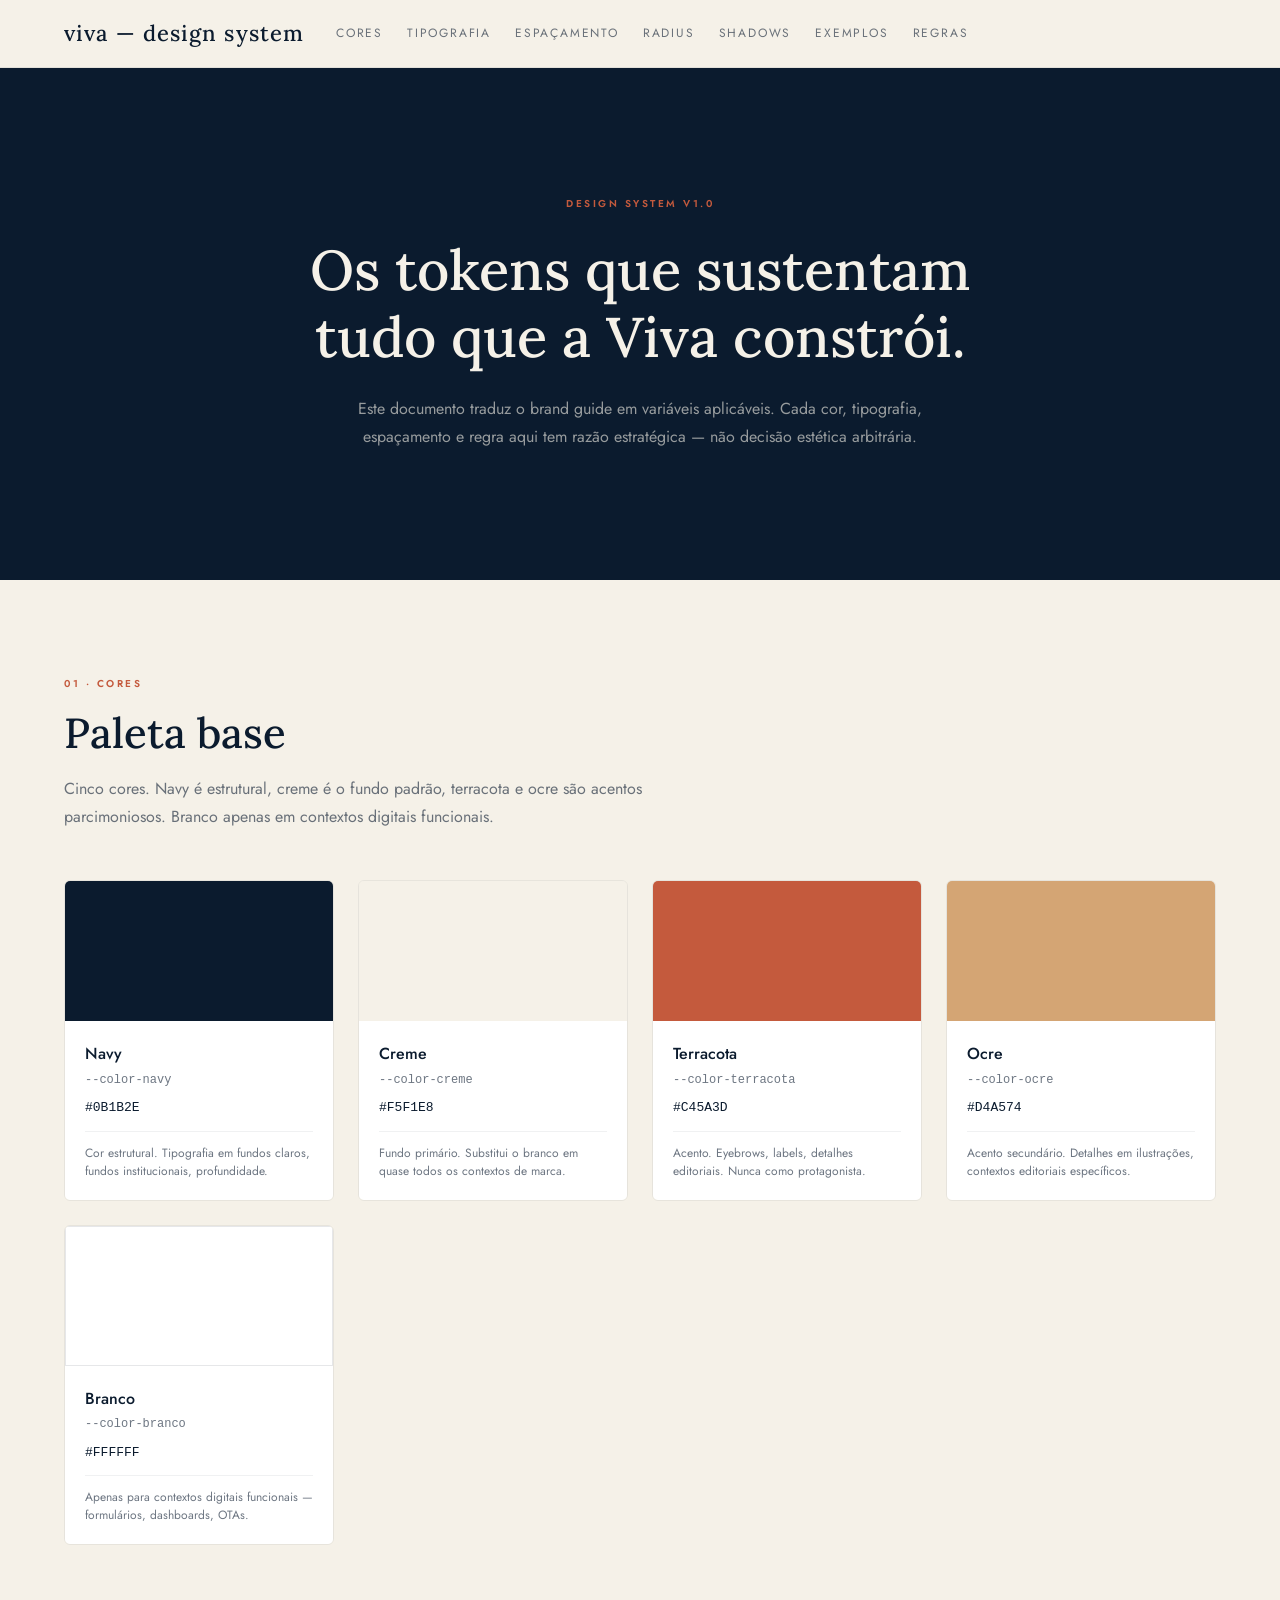
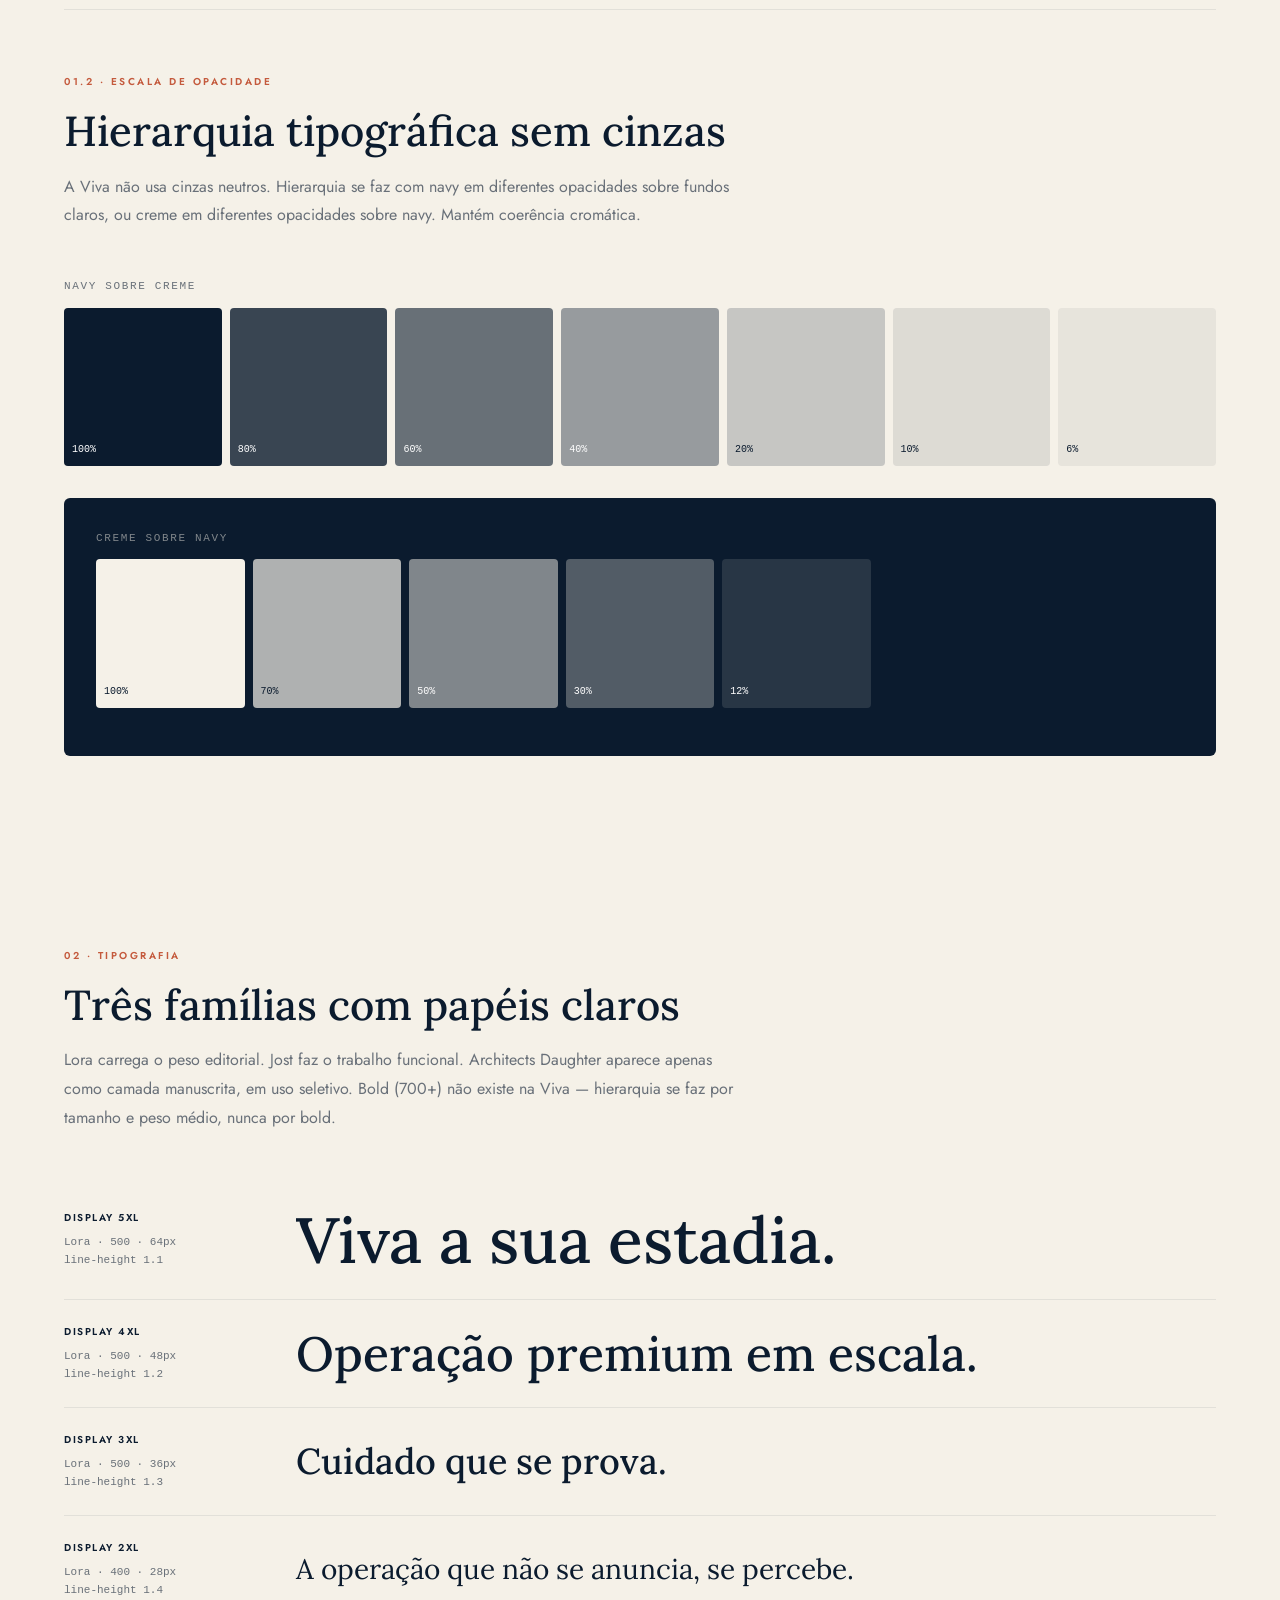
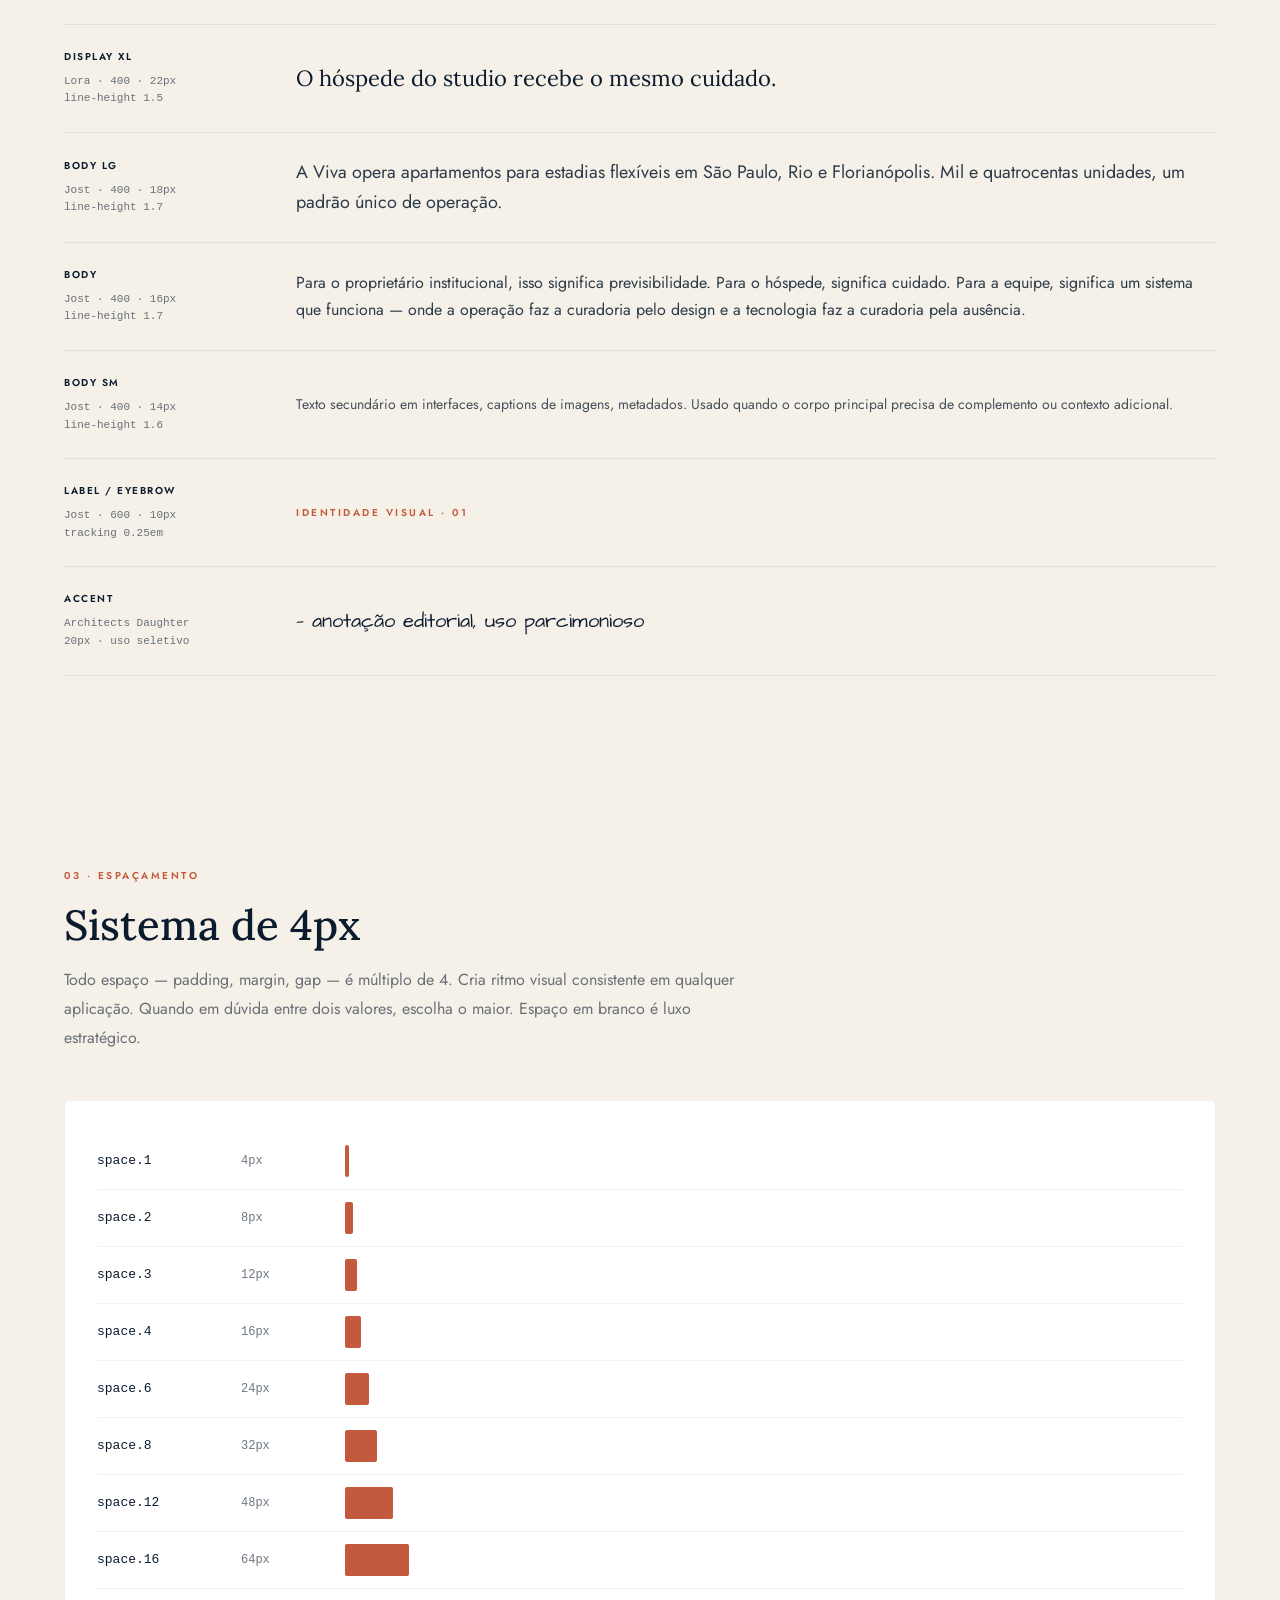
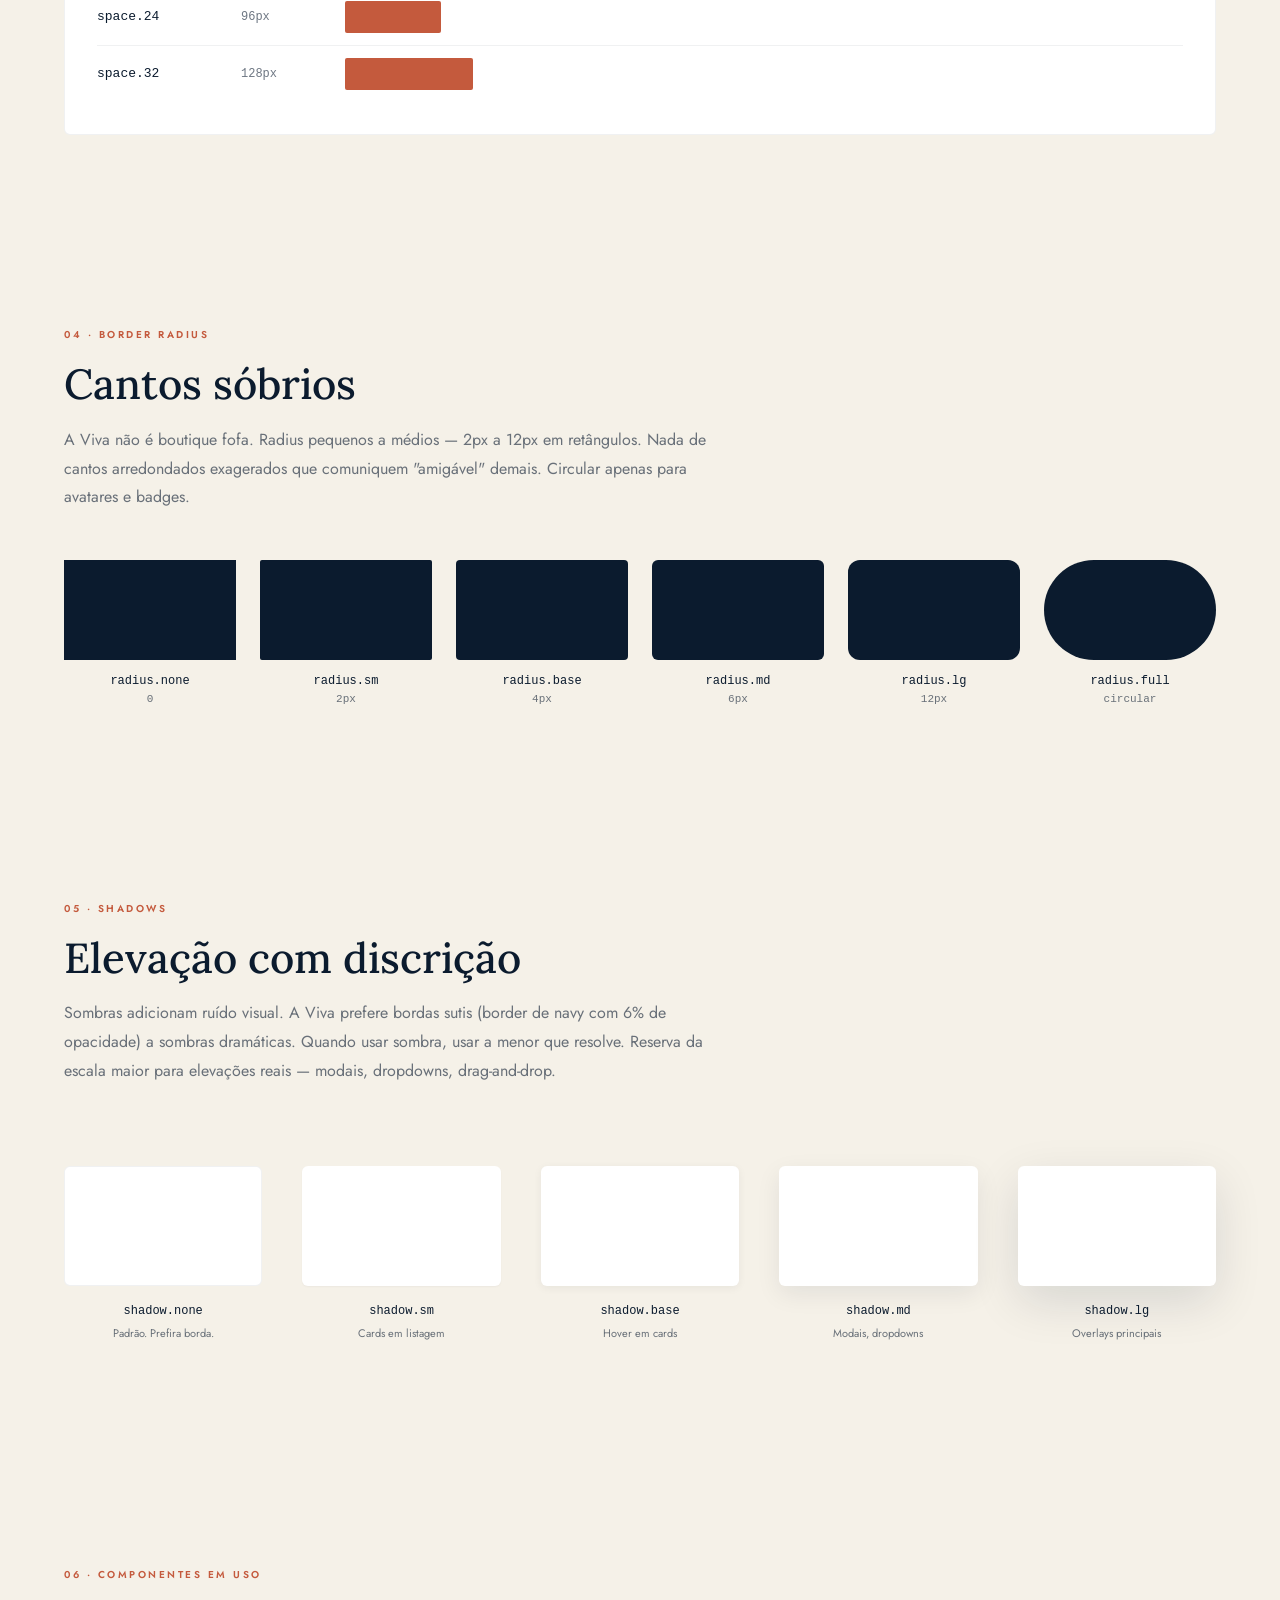
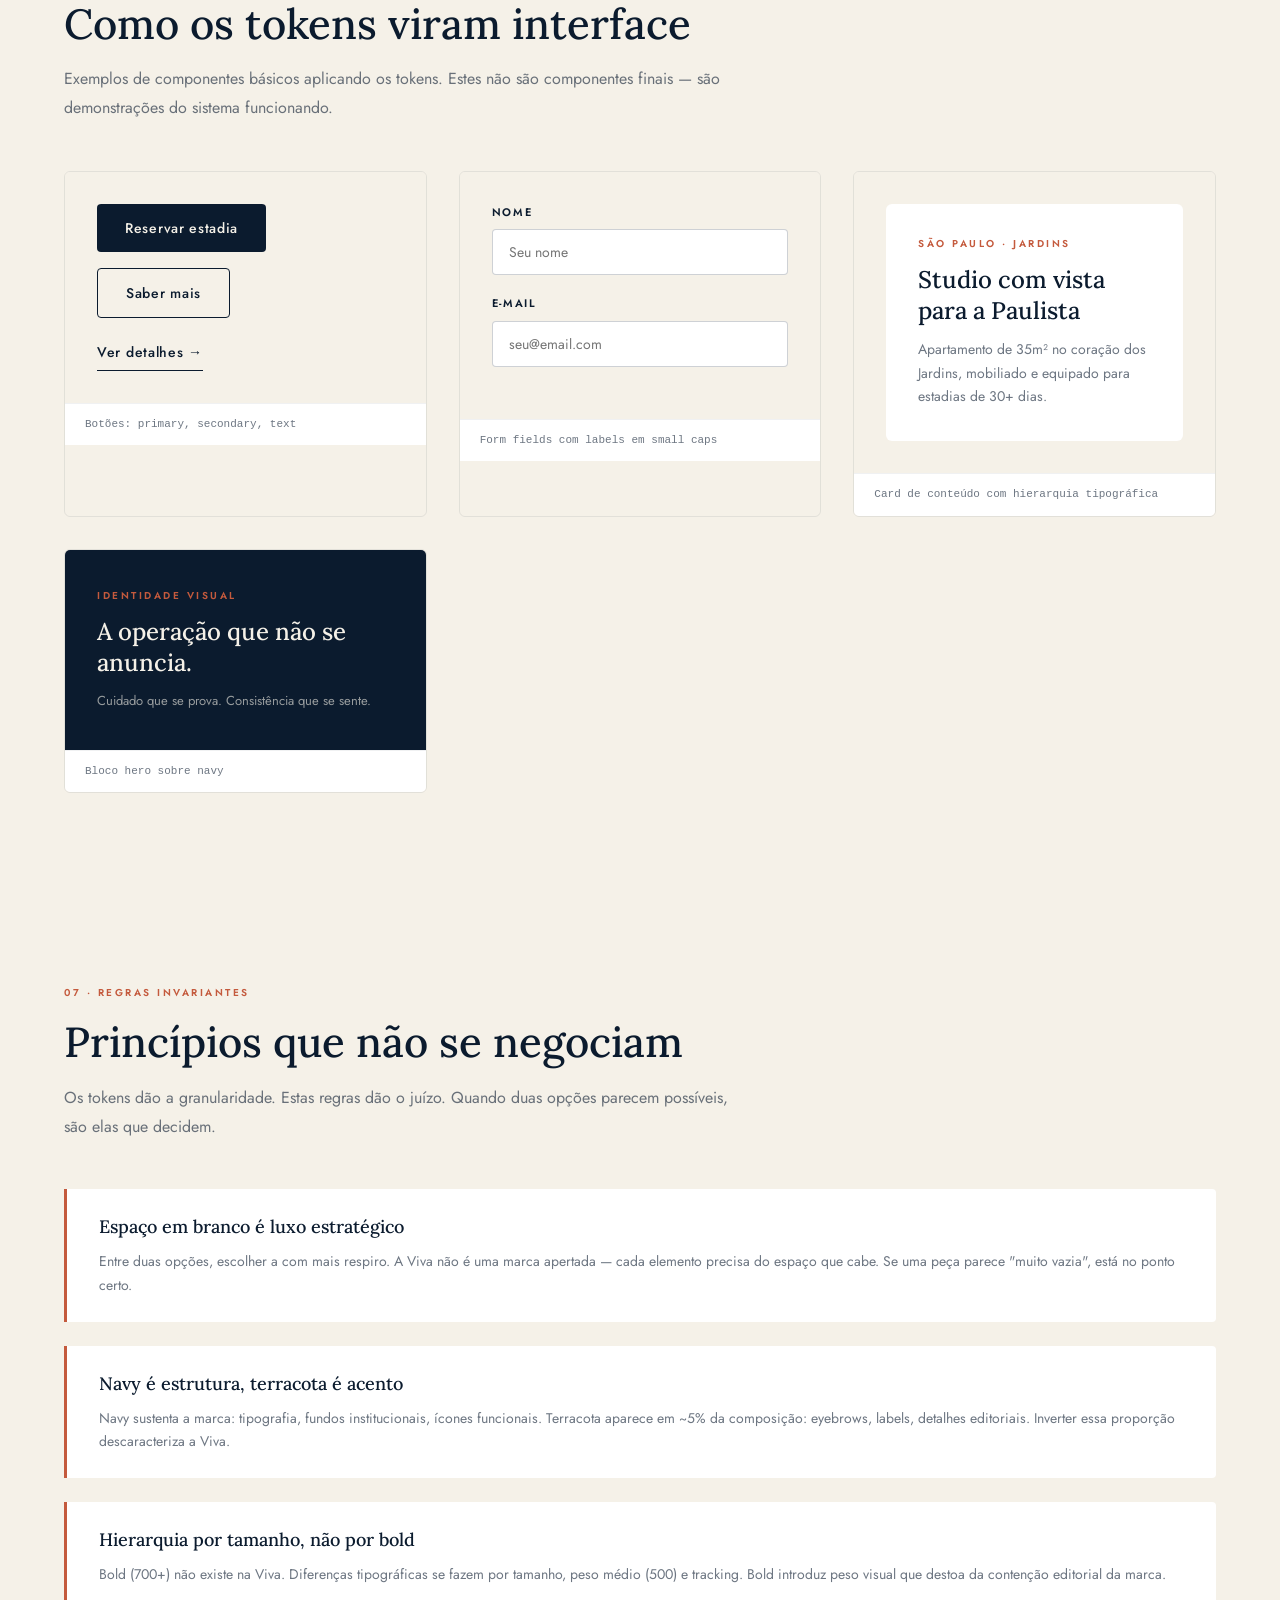
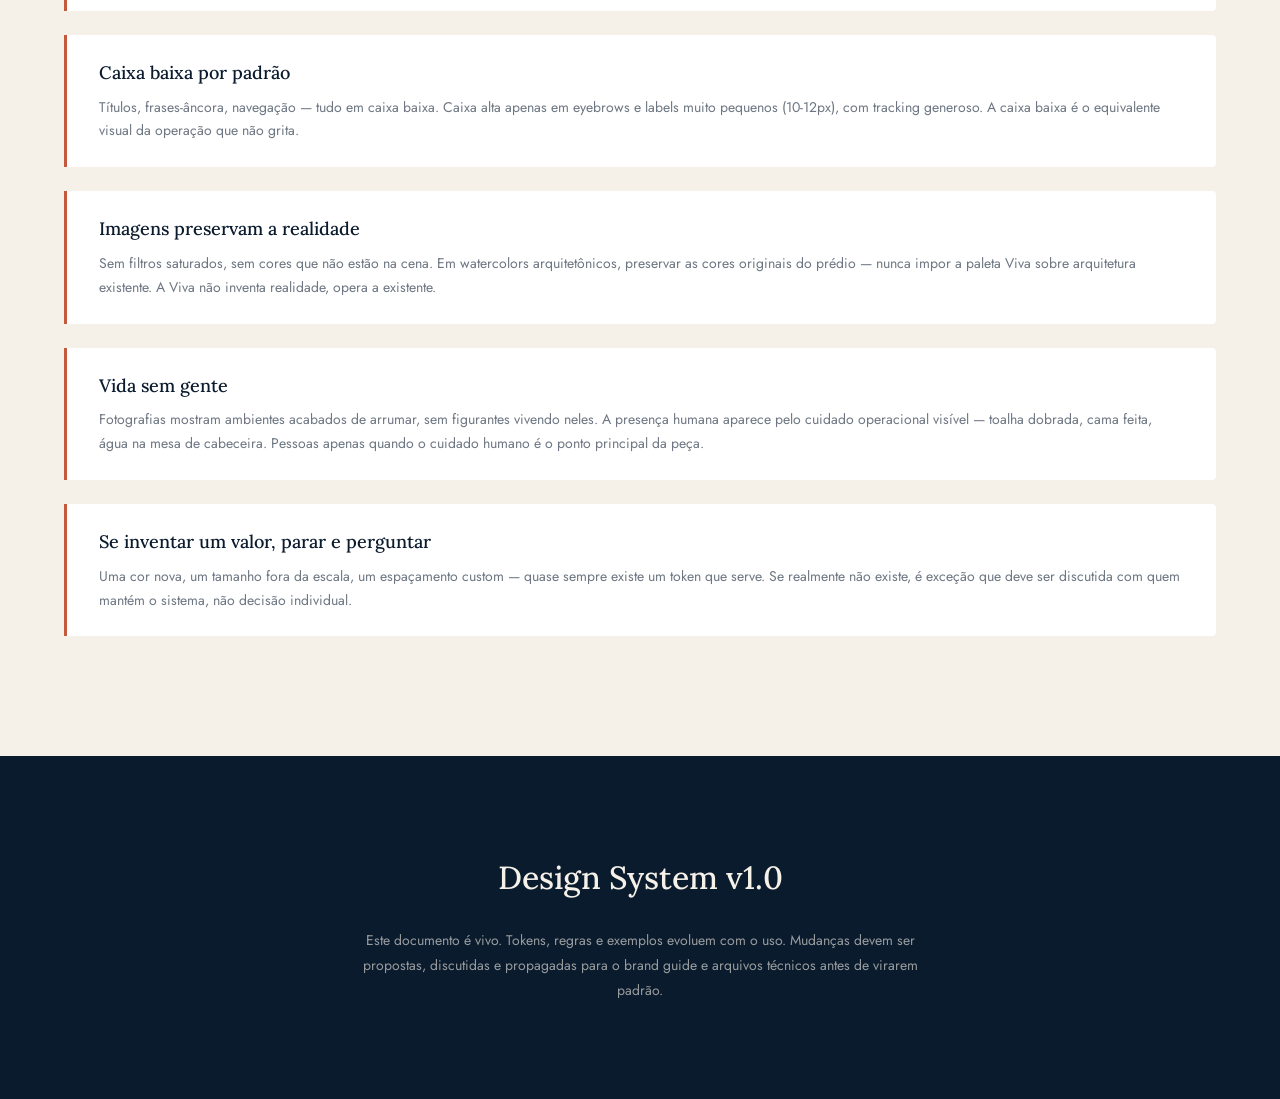
==== design-system.html @ e314a4c8 "Add files via upload" ====
<!DOCTYPE html>
<html lang="pt-BR">
<head>
<meta charset="UTF-8">
<meta name="viewport" content="width=device-width, initial-scale=1.0">
<title>Viva — Design System</title>
<link rel="preconnect" href="https://fonts.googleapis.com">
<link rel="preconnect" href="https://fonts.gstatic.com" crossorigin>
<link href="https://fonts.googleapis.com/css2?family=Lora:wght@400;500;600&family=Jost:wght@300;400;500;600&family=Architects+Daughter&display=swap" rel="stylesheet">
<style>
:root {
  --navy: #0B1B2E;
  --creme: #F5F1E8;
  --terra: #C45A3D;
  --ocre: #D4A574;
  --white: #FFFFFF;
  --gray: rgba(11,27,46,0.6);
}

* { margin: 0; padding: 0; box-sizing: border-box; }

body {
  font-family: 'Jost', sans-serif;
  background: var(--creme);
  color: var(--navy);
  line-height: 1.6;
}

/* ==================== NAV ==================== */
.nav {
  position: sticky;
  top: 0;
  background: var(--creme);
  border-bottom: 1px solid rgba(11,27,46,0.08);
  padding: 16px 64px;
  z-index: 100;
  display: flex;
  gap: 32px;
  align-items: center;
  flex-wrap: wrap;
}
.nav-brand {
  font-family: 'Lora', serif;
  font-size: 22px;
  font-weight: 500;
  letter-spacing: 0.05em;
}
.nav-links {
  display: flex;
  gap: 24px;
  font-size: 12px;
  text-transform: uppercase;
  letter-spacing: 0.15em;
}
.nav-links a {
  color: var(--gray);
  text-decoration: none;
  transition: color 200ms;
}
.nav-links a:hover { color: var(--terra); }

/* ==================== HERO ==================== */
.hero {
  background: var(--navy);
  padding: 128px 64px;
  text-align: center;
}
.hero-eyebrow {
  font-size: 10px;
  text-transform: uppercase;
  letter-spacing: 0.25em;
  color: var(--terra);
  margin-bottom: 24px;
  font-weight: 600;
}
.hero-title {
  font-family: 'Lora', serif;
  font-weight: 500;
  font-size: 56px;
  color: var(--creme);
  line-height: 1.2;
  max-width: 700px;
  margin: 0 auto 24px;
}
.hero-sub {
  font-size: 16px;
  color: rgba(245,241,232,0.6);
  max-width: 600px;
  margin: 0 auto;
  line-height: 1.8;
}

/* ==================== SECTION ==================== */
.section {
  padding: 96px 64px;
  max-width: 1400px;
  margin: 0 auto;
}
.section-label {
  font-size: 10px;
  text-transform: uppercase;
  letter-spacing: 0.25em;
  color: var(--terra);
  font-weight: 600;
  margin-bottom: 16px;
}
.section-title {
  font-family: 'Lora', serif;
  font-weight: 500;
  font-size: 42px;
  line-height: 1.2;
  margin-bottom: 16px;
}
.section-text {
  font-size: 16px;
  color: var(--gray);
  line-height: 1.8;
  max-width: 680px;
  margin-bottom: 48px;
}
.divider {
  border-top: 1px solid rgba(11,27,46,0.08);
  margin: 64px 0;
}

/* ==================== COLOR SWATCHES ==================== */
.color-grid {
  display: grid;
  grid-template-columns: repeat(auto-fit, minmax(220px, 1fr));
  gap: 24px;
  margin-bottom: 48px;
}
.color-card {
  border-radius: 6px;
  overflow: hidden;
  border: 1px solid rgba(11,27,46,0.06);
}
.color-swatch {
  height: 140px;
  position: relative;
}
.color-info {
  padding: 20px;
  background: var(--white);
}
.color-name {
  font-size: 16px;
  font-weight: 500;
  margin-bottom: 4px;
}
.color-token {
  font-family: monospace;
  font-size: 12px;
  color: var(--gray);
  margin-bottom: 8px;
}
.color-hex {
  font-family: monospace;
  font-size: 13px;
  color: var(--navy);
}
.color-usage {
  font-size: 12px;
  color: var(--gray);
  margin-top: 12px;
  line-height: 1.5;
  padding-top: 12px;
  border-top: 1px solid rgba(11,27,46,0.06);
}

/* ==================== OPACITY SCALE ==================== */
.opacity-scale {
  display: grid;
  grid-template-columns: repeat(7, 1fr);
  gap: 8px;
  margin-bottom: 16px;
}
.opacity-block {
  aspect-ratio: 1;
  border-radius: 4px;
  position: relative;
  display: flex;
  align-items: flex-end;
  padding: 8px;
}
.opacity-label {
  font-family: monospace;
  font-size: 10px;
  color: var(--white);
}
.opacity-block.light .opacity-label { color: var(--navy); }

/* ==================== TYPOGRAPHY SAMPLES ==================== */
.type-row {
  display: grid;
  grid-template-columns: 200px 1fr;
  gap: 32px;
  padding: 24px 0;
  border-bottom: 1px solid rgba(11,27,46,0.08);
  align-items: center;
}
.type-meta {
  font-family: monospace;
  font-size: 11px;
  color: var(--gray);
  line-height: 1.6;
}
.type-meta strong {
  font-family: 'Jost', sans-serif;
  font-weight: 600;
  color: var(--navy);
  text-transform: uppercase;
  letter-spacing: 0.15em;
  font-size: 10px;
  display: block;
  margin-bottom: 8px;
}
.type-sample-display-xxl { font-family: 'Lora', serif; font-weight: 500; font-size: 64px; line-height: 1.1; }
.type-sample-display-xl { font-family: 'Lora', serif; font-weight: 500; font-size: 48px; line-height: 1.2; }
.type-sample-display-lg { font-family: 'Lora', serif; font-weight: 500; font-size: 36px; line-height: 1.3; }
.type-sample-display-md { font-family: 'Lora', serif; font-weight: 400; font-size: 28px; line-height: 1.4; }
.type-sample-display-sm { font-family: 'Lora', serif; font-weight: 400; font-size: 22px; line-height: 1.5; }
.type-sample-body-lg { font-family: 'Jost', sans-serif; font-weight: 400; font-size: 18px; line-height: 1.7; color: rgba(11,27,46,0.85); }
.type-sample-body { font-family: 'Jost', sans-serif; font-weight: 400; font-size: 16px; line-height: 1.7; color: rgba(11,27,46,0.85); }
.type-sample-body-sm { font-family: 'Jost', sans-serif; font-weight: 400; font-size: 14px; line-height: 1.6; color: rgba(11,27,46,0.75); }
.type-sample-label { font-family: 'Jost', sans-serif; font-weight: 600; font-size: 10px; text-transform: uppercase; letter-spacing: 0.25em; color: var(--terra); }
.type-sample-accent { font-family: 'Architects Daughter', cursive; font-weight: 400; font-size: 20px; color: var(--navy); }

/* ==================== SPACING SCALE ==================== */
.spacing-row {
  display: grid;
  grid-template-columns: 120px 80px 1fr;
  gap: 24px;
  padding: 12px 0;
  align-items: center;
  border-bottom: 1px solid rgba(11,27,46,0.06);
}
.spacing-token {
  font-family: monospace;
  font-size: 13px;
  color: var(--navy);
  font-weight: 500;
}
.spacing-value {
  font-family: monospace;
  font-size: 12px;
  color: var(--gray);
}
.spacing-bar {
  height: 32px;
  background: var(--terra);
  border-radius: 2px;
}

/* ==================== RADIUS SAMPLES ==================== */
.radius-grid {
  display: grid;
  grid-template-columns: repeat(auto-fit, minmax(140px, 1fr));
  gap: 24px;
}
.radius-card {
  text-align: center;
}
.radius-sample {
  background: var(--navy);
  height: 100px;
  margin-bottom: 12px;
}
.radius-token {
  font-family: monospace;
  font-size: 12px;
  color: var(--navy);
  font-weight: 500;
}
.radius-value {
  font-family: monospace;
  font-size: 11px;
  color: var(--gray);
}

/* ==================== SHADOWS ==================== */
.shadow-grid {
  display: grid;
  grid-template-columns: repeat(auto-fit, minmax(180px, 1fr));
  gap: 40px;
  padding: 32px 0;
}
.shadow-card {
  text-align: center;
}
.shadow-sample {
  background: var(--white);
  height: 120px;
  border-radius: 6px;
  margin-bottom: 16px;
}
.shadow-token {
  font-family: monospace;
  font-size: 12px;
  color: var(--navy);
  font-weight: 500;
  margin-bottom: 4px;
}
.shadow-usage {
  font-size: 11px;
  color: var(--gray);
}

/* ==================== EXAMPLES ==================== */
.examples-grid {
  display: grid;
  grid-template-columns: repeat(auto-fit, minmax(320px, 1fr));
  gap: 32px;
}
.example-card {
  border: 1px solid rgba(11,27,46,0.08);
  border-radius: 6px;
  overflow: hidden;
}
.example-content {
  padding: 32px;
  min-height: 200px;
  background: var(--creme);
}
.example-label {
  padding: 12px 20px;
  background: var(--white);
  border-top: 1px solid rgba(11,27,46,0.06);
  font-size: 11px;
  color: var(--gray);
  font-family: monospace;
}

.example-card.example-button-card .example-content {
  display: flex;
  flex-direction: column;
  gap: 16px;
  align-items: flex-start;
  justify-content: center;
}
.btn-primary {
  background: var(--navy);
  color: var(--creme);
  padding: 14px 28px;
  border: none;
  border-radius: 4px;
  font-family: 'Jost', sans-serif;
  font-weight: 500;
  font-size: 14px;
  letter-spacing: 0.05em;
  cursor: pointer;
  transition: all 250ms;
}
.btn-primary:hover { background: rgba(11,27,46,0.85); }
.btn-secondary {
  background: transparent;
  color: var(--navy);
  padding: 14px 28px;
  border: 1px solid var(--navy);
  border-radius: 4px;
  font-family: 'Jost', sans-serif;
  font-weight: 500;
  font-size: 14px;
  letter-spacing: 0.05em;
  cursor: pointer;
  transition: all 250ms;
}
.btn-secondary:hover { background: var(--navy); color: var(--creme); }
.btn-text {
  background: transparent;
  color: var(--navy);
  padding: 8px 0;
  border: none;
  border-bottom: 1px solid var(--navy);
  border-radius: 0;
  font-family: 'Jost', sans-serif;
  font-weight: 500;
  font-size: 14px;
  letter-spacing: 0.05em;
  cursor: pointer;
}

.example-form .form-group {
  margin-bottom: 20px;
}
.form-label {
  display: block;
  font-size: 11px;
  text-transform: uppercase;
  letter-spacing: 0.15em;
  color: var(--navy);
  font-weight: 600;
  margin-bottom: 8px;
}
.form-input {
  width: 100%;
  padding: 12px 16px;
  border: 1px solid rgba(11,27,46,0.2);
  border-radius: 4px;
  font-family: 'Jost', sans-serif;
  font-size: 14px;
  background: var(--white);
  color: var(--navy);
}
.form-input:focus {
  outline: none;
  border-color: var(--navy);
}

.example-content-card {
  padding: 32px;
  background: var(--white);
  border-radius: 6px;
}
.example-content-card .eyebrow {
  font-size: 10px;
  text-transform: uppercase;
  letter-spacing: 0.25em;
  color: var(--terra);
  font-weight: 600;
  margin-bottom: 12px;
}
.example-content-card .title {
  font-family: 'Lora', serif;
  font-size: 24px;
  font-weight: 500;
  line-height: 1.3;
  margin-bottom: 12px;
}
.example-content-card .text {
  font-size: 14px;
  color: var(--gray);
  line-height: 1.7;
}

/* ==================== USAGE RULES ==================== */
.rule-card {
  background: var(--white);
  border-left: 3px solid var(--terra);
  padding: 24px 32px;
  margin-bottom: 24px;
  border-radius: 0 4px 4px 0;
}
.rule-title {
  font-family: 'Lora', serif;
  font-weight: 500;
  font-size: 18px;
  margin-bottom: 8px;
}
.rule-text {
  font-size: 14px;
  color: var(--gray);
  line-height: 1.7;
}

/* ==================== FOOTER ==================== */
.footer {
  background: var(--navy);
  color: var(--creme);
  padding: 96px 64px;
  text-align: center;
}
.footer-title {
  font-family: 'Lora', serif;
  font-size: 32px;
  font-weight: 500;
  margin-bottom: 24px;
}
.footer-text {
  font-size: 14px;
  color: rgba(245,241,232,0.6);
  max-width: 600px;
  margin: 0 auto;
  line-height: 1.8;
}

@media (max-width: 768px) {
  .nav { padding: 16px 24px; gap: 16px; }
  .nav-links { display: none; }
  .hero { padding: 80px 24px; }
  .hero-title { font-size: 36px; }
  .section { padding: 64px 24px; }
  .section-title { font-size: 32px; }
  .type-row { grid-template-columns: 1fr; gap: 16px; }
  .type-sample-display-xxl { font-size: 40px; }
  .type-sample-display-xl { font-size: 32px; }
  .type-sample-display-lg { font-size: 28px; }
  .spacing-row { grid-template-columns: 80px 60px 1fr; gap: 12px; }
  .footer { padding: 64px 24px; }
}
</style>
</head>
<body>

<!-- ==================== NAV ==================== -->
<nav class="nav">
  <div class="nav-brand">viva — design system</div>
  <div class="nav-links">
    <a href="#cores">Cores</a>
    <a href="#tipografia">Tipografia</a>
    <a href="#espacamento">Espaçamento</a>
    <a href="#radius">Radius</a>
    <a href="#shadows">Shadows</a>
    <a href="#exemplos">Exemplos</a>
    <a href="#regras">Regras</a>
  </div>
</nav>

<!-- ==================== HERO ==================== -->
<section class="hero">
  <div class="hero-eyebrow">Design System v1.0</div>
  <h1 class="hero-title">Os tokens que sustentam tudo que a Viva constrói.</h1>
  <p class="hero-sub">Este documento traduz o brand guide em variáveis aplicáveis. Cada cor, tipografia, espaçamento e regra aqui tem razão estratégica — não decisão estética arbitrária.</p>
</section>

<!-- ==================== CORES ==================== -->
<section class="section" id="cores">
  <div class="section-label">01 · Cores</div>
  <h2 class="section-title">Paleta base</h2>
  <p class="section-text">Cinco cores. Navy é estrutural, creme é o fundo padrão, terracota e ocre são acentos parcimoniosos. Branco apenas em contextos digitais funcionais.</p>

  <div class="color-grid">
    <div class="color-card">
      <div class="color-swatch" style="background: #0B1B2E;"></div>
      <div class="color-info">
        <div class="color-name">Navy</div>
        <div class="color-token">--color-navy</div>
        <div class="color-hex">#0B1B2E</div>
        <div class="color-usage">Cor estrutural. Tipografia em fundos claros, fundos institucionais, profundidade.</div>
      </div>
    </div>
    <div class="color-card">
      <div class="color-swatch" style="background: #F5F1E8;"></div>
      <div class="color-info">
        <div class="color-name">Creme</div>
        <div class="color-token">--color-creme</div>
        <div class="color-hex">#F5F1E8</div>
        <div class="color-usage">Fundo primário. Substitui o branco em quase todos os contextos de marca.</div>
      </div>
    </div>
    <div class="color-card">
      <div class="color-swatch" style="background: #C45A3D;"></div>
      <div class="color-info">
        <div class="color-name">Terracota</div>
        <div class="color-token">--color-terracota</div>
        <div class="color-hex">#C45A3D</div>
        <div class="color-usage">Acento. Eyebrows, labels, detalhes editoriais. Nunca como protagonista.</div>
      </div>
    </div>
    <div class="color-card">
      <div class="color-swatch" style="background: #D4A574;"></div>
      <div class="color-info">
        <div class="color-name">Ocre</div>
        <div class="color-token">--color-ocre</div>
        <div class="color-hex">#D4A574</div>
        <div class="color-usage">Acento secundário. Detalhes em ilustrações, contextos editoriais específicos.</div>
      </div>
    </div>
    <div class="color-card">
      <div class="color-swatch" style="background: #FFFFFF; border: 1px solid rgba(11,27,46,0.1);"></div>
      <div class="color-info">
        <div class="color-name">Branco</div>
        <div class="color-token">--color-branco</div>
        <div class="color-hex">#FFFFFF</div>
        <div class="color-usage">Apenas para contextos digitais funcionais — formulários, dashboards, OTAs.</div>
      </div>
    </div>
  </div>

  <div class="divider"></div>

  <div class="section-label">01.2 · Escala de opacidade</div>
  <h2 class="section-title">Hierarquia tipográfica sem cinzas</h2>
  <p class="section-text">A Viva não usa cinzas neutros. Hierarquia se faz com navy em diferentes opacidades sobre fundos claros, ou creme em diferentes opacidades sobre navy. Mantém coerência cromática.</p>

  <div style="margin-bottom: 32px;">
    <div style="font-family: monospace; font-size: 11px; text-transform: uppercase; letter-spacing: 0.15em; color: var(--gray); margin-bottom: 12px;">Navy sobre creme</div>
    <div class="opacity-scale">
      <div class="opacity-block" style="background: rgba(11,27,46,1.0);"><span class="opacity-label">100%</span></div>
      <div class="opacity-block" style="background: rgba(11,27,46,0.8);"><span class="opacity-label">80%</span></div>
      <div class="opacity-block" style="background: rgba(11,27,46,0.6);"><span class="opacity-label">60%</span></div>
      <div class="opacity-block" style="background: rgba(11,27,46,0.4);"><span class="opacity-label">40%</span></div>
      <div class="opacity-block light" style="background: rgba(11,27,46,0.2);"><span class="opacity-label">20%</span></div>
      <div class="opacity-block light" style="background: rgba(11,27,46,0.1);"><span class="opacity-label">10%</span></div>
      <div class="opacity-block light" style="background: rgba(11,27,46,0.06);"><span class="opacity-label">6%</span></div>
    </div>
  </div>

  <div style="background: var(--navy); padding: 32px; border-radius: 6px;">
    <div style="font-family: monospace; font-size: 11px; text-transform: uppercase; letter-spacing: 0.15em; color: rgba(245,241,232,0.5); margin-bottom: 12px;">Creme sobre navy</div>
    <div class="opacity-scale">
      <div class="opacity-block light" style="background: rgba(245,241,232,1.0);"><span class="opacity-label">100%</span></div>
      <div class="opacity-block light" style="background: rgba(245,241,232,0.7);"><span class="opacity-label">70%</span></div>
      <div class="opacity-block" style="background: rgba(245,241,232,0.5);"><span class="opacity-label">50%</span></div>
      <div class="opacity-block" style="background: rgba(245,241,232,0.3);"><span class="opacity-label">30%</span></div>
      <div class="opacity-block" style="background: rgba(245,241,232,0.12);"><span class="opacity-label">12%</span></div>
    </div>
  </div>
</section>

<!-- ==================== TIPOGRAFIA ==================== -->
<section class="section" id="tipografia">
  <div class="section-label">02 · Tipografia</div>
  <h2 class="section-title">Três famílias com papéis claros</h2>
  <p class="section-text">Lora carrega o peso editorial. Jost faz o trabalho funcional. Architects Daughter aparece apenas como camada manuscrita, em uso seletivo. Bold (700+) não existe na Viva — hierarquia se faz por tamanho e peso médio, nunca por bold.</p>

  <div class="type-row">
    <div class="type-meta">
      <strong>Display 5XL</strong>
      Lora · 500 · 64px<br>line-height 1.1
    </div>
    <div class="type-sample-display-xxl">Viva a sua estadia.</div>
  </div>

  <div class="type-row">
    <div class="type-meta">
      <strong>Display 4XL</strong>
      Lora · 500 · 48px<br>line-height 1.2
    </div>
    <div class="type-sample-display-xl">Operação premium em escala.</div>
  </div>

  <div class="type-row">
    <div class="type-meta">
      <strong>Display 3XL</strong>
      Lora · 500 · 36px<br>line-height 1.3
    </div>
    <div class="type-sample-display-lg">Cuidado que se prova.</div>
  </div>

  <div class="type-row">
    <div class="type-meta">
      <strong>Display 2XL</strong>
      Lora · 400 · 28px<br>line-height 1.4
    </div>
    <div class="type-sample-display-md">A operação que não se anuncia, se percebe.</div>
  </div>

  <div class="type-row">
    <div class="type-meta">
      <strong>Display XL</strong>
      Lora · 400 · 22px<br>line-height 1.5
    </div>
    <div class="type-sample-display-sm">O hóspede do studio recebe o mesmo cuidado.</div>
  </div>

  <div class="type-row">
    <div class="type-meta">
      <strong>Body LG</strong>
      Jost · 400 · 18px<br>line-height 1.7
    </div>
    <div class="type-sample-body-lg">A Viva opera apartamentos para estadias flexíveis em São Paulo, Rio e Florianópolis. Mil e quatrocentas unidades, um padrão único de operação.</div>
  </div>

  <div class="type-row">
    <div class="type-meta">
      <strong>Body</strong>
      Jost · 400 · 16px<br>line-height 1.7
    </div>
    <div class="type-sample-body">Para o proprietário institucional, isso significa previsibilidade. Para o hóspede, significa cuidado. Para a equipe, significa um sistema que funciona — onde a operação faz a curadoria pelo design e a tecnologia faz a curadoria pela ausência.</div>
  </div>

  <div class="type-row">
    <div class="type-meta">
      <strong>Body SM</strong>
      Jost · 400 · 14px<br>line-height 1.6
    </div>
    <div class="type-sample-body-sm">Texto secundário em interfaces, captions de imagens, metadados. Usado quando o corpo principal precisa de complemento ou contexto adicional.</div>
  </div>

  <div class="type-row">
    <div class="type-meta">
      <strong>Label / Eyebrow</strong>
      Jost · 600 · 10px<br>tracking 0.25em
    </div>
    <div class="type-sample-label">Identidade Visual · 01</div>
  </div>

  <div class="type-row">
    <div class="type-meta">
      <strong>Accent</strong>
      Architects Daughter<br>20px · uso seletivo
    </div>
    <div class="type-sample-accent">— anotação editorial, uso parcimonioso</div>
  </div>
</section>

<!-- ==================== ESPAÇAMENTO ==================== -->
<section class="section" id="espacamento">
  <div class="section-label">03 · Espaçamento</div>
  <h2 class="section-title">Sistema de 4px</h2>
  <p class="section-text">Todo espaço — padding, margin, gap — é múltiplo de 4. Cria ritmo visual consistente em qualquer aplicação. Quando em dúvida entre dois valores, escolha o maior. Espaço em branco é luxo estratégico.</p>

  <div style="background: var(--white); padding: 32px; border-radius: 6px; border: 1px solid rgba(11,27,46,0.06);">
    <div class="spacing-row">
      <div class="spacing-token">space.1</div>
      <div class="spacing-value">4px</div>
      <div class="spacing-bar" style="width: 4px;"></div>
    </div>
    <div class="spacing-row">
      <div class="spacing-token">space.2</div>
      <div class="spacing-value">8px</div>
      <div class="spacing-bar" style="width: 8px;"></div>
    </div>
    <div class="spacing-row">
      <div class="spacing-token">space.3</div>
      <div class="spacing-value">12px</div>
      <div class="spacing-bar" style="width: 12px;"></div>
    </div>
    <div class="spacing-row">
      <div class="spacing-token">space.4</div>
      <div class="spacing-value">16px</div>
      <div class="spacing-bar" style="width: 16px;"></div>
    </div>
    <div class="spacing-row">
      <div class="spacing-token">space.6</div>
      <div class="spacing-value">24px</div>
      <div class="spacing-bar" style="width: 24px;"></div>
    </div>
    <div class="spacing-row">
      <div class="spacing-token">space.8</div>
      <div class="spacing-value">32px</div>
      <div class="spacing-bar" style="width: 32px;"></div>
    </div>
    <div class="spacing-row">
      <div class="spacing-token">space.12</div>
      <div class="spacing-value">48px</div>
      <div class="spacing-bar" style="width: 48px;"></div>
    </div>
    <div class="spacing-row">
      <div class="spacing-token">space.16</div>
      <div class="spacing-value">64px</div>
      <div class="spacing-bar" style="width: 64px;"></div>
    </div>
    <div class="spacing-row">
      <div class="spacing-token">space.24</div>
      <div class="spacing-value">96px</div>
      <div class="spacing-bar" style="width: 96px;"></div>
    </div>
    <div class="spacing-row" style="border: none;">
      <div class="spacing-token">space.32</div>
      <div class="spacing-value">128px</div>
      <div class="spacing-bar" style="width: 128px;"></div>
    </div>
  </div>
</section>

<!-- ==================== RADIUS ==================== -->
<section class="section" id="radius">
  <div class="section-label">04 · Border Radius</div>
  <h2 class="section-title">Cantos sóbrios</h2>
  <p class="section-text">A Viva não é boutique fofa. Radius pequenos a médios — 2px a 12px em retângulos. Nada de cantos arredondados exagerados que comuniquem "amigável" demais. Circular apenas para avatares e badges.</p>

  <div class="radius-grid">
    <div class="radius-card">
      <div class="radius-sample" style="border-radius: 0;"></div>
      <div class="radius-token">radius.none</div>
      <div class="radius-value">0</div>
    </div>
    <div class="radius-card">
      <div class="radius-sample" style="border-radius: 2px;"></div>
      <div class="radius-token">radius.sm</div>
      <div class="radius-value">2px</div>
    </div>
    <div class="radius-card">
      <div class="radius-sample" style="border-radius: 4px;"></div>
      <div class="radius-token">radius.base</div>
      <div class="radius-value">4px</div>
    </div>
    <div class="radius-card">
      <div class="radius-sample" style="border-radius: 6px;"></div>
      <div class="radius-token">radius.md</div>
      <div class="radius-value">6px</div>
    </div>
    <div class="radius-card">
      <div class="radius-sample" style="border-radius: 12px;"></div>
      <div class="radius-token">radius.lg</div>
      <div class="radius-value">12px</div>
    </div>
    <div class="radius-card">
      <div class="radius-sample" style="border-radius: 9999px;"></div>
      <div class="radius-token">radius.full</div>
      <div class="radius-value">circular</div>
    </div>
  </div>
</section>

<!-- ==================== SHADOWS ==================== -->
<section class="section" id="shadows">
  <div class="section-label">05 · Shadows</div>
  <h2 class="section-title">Elevação com discrição</h2>
  <p class="section-text">Sombras adicionam ruído visual. A Viva prefere bordas sutis (border de navy com 6% de opacidade) a sombras dramáticas. Quando usar sombra, usar a menor que resolve. Reserva da escala maior para elevações reais — modais, dropdowns, drag-and-drop.</p>

  <div class="shadow-grid">
    <div class="shadow-card">
      <div class="shadow-sample" style="border: 1px solid rgba(11,27,46,0.06);"></div>
      <div class="shadow-token">shadow.none</div>
      <div class="shadow-usage">Padrão. Prefira borda.</div>
    </div>
    <div class="shadow-card">
      <div class="shadow-sample" style="box-shadow: 0 1px 2px rgba(11,27,46,0.04);"></div>
      <div class="shadow-token">shadow.sm</div>
      <div class="shadow-usage">Cards em listagem</div>
    </div>
    <div class="shadow-card">
      <div class="shadow-sample" style="box-shadow: 0 2px 8px rgba(11,27,46,0.06);"></div>
      <div class="shadow-token">shadow.base</div>
      <div class="shadow-usage">Hover em cards</div>
    </div>
    <div class="shadow-card">
      <div class="shadow-sample" style="box-shadow: 0 8px 24px rgba(11,27,46,0.08);"></div>
      <div class="shadow-token">shadow.md</div>
      <div class="shadow-usage">Modais, dropdowns</div>
    </div>
    <div class="shadow-card">
      <div class="shadow-sample" style="box-shadow: 0 16px 48px rgba(11,27,46,0.12);"></div>
      <div class="shadow-token">shadow.lg</div>
      <div class="shadow-usage">Overlays principais</div>
    </div>
  </div>
</section>

<!-- ==================== EXEMPLOS ==================== -->
<section class="section" id="exemplos">
  <div class="section-label">06 · Componentes em uso</div>
  <h2 class="section-title">Como os tokens viram interface</h2>
  <p class="section-text">Exemplos de componentes básicos aplicando os tokens. Estes não são componentes finais — são demonstrações do sistema funcionando.</p>

  <div class="examples-grid">
    <div class="example-card example-button-card">
      <div class="example-content">
        <button class="btn-primary">Reservar estadia</button>
        <button class="btn-secondary">Saber mais</button>
        <button class="btn-text">Ver detalhes →</button>
      </div>
      <div class="example-label">Botões: primary, secondary, text</div>
    </div>

    <div class="example-card">
      <div class="example-content example-form">
        <div class="form-group">
          <label class="form-label">Nome</label>
          <input class="form-input" type="text" placeholder="Seu nome">
        </div>
        <div class="form-group">
          <label class="form-label">E-mail</label>
          <input class="form-input" type="email" placeholder="seu@email.com">
        </div>
      </div>
      <div class="example-label">Form fields com labels em small caps</div>
    </div>

    <div class="example-card">
      <div class="example-content" style="display: flex; align-items: center;">
        <div class="example-content-card" style="width: 100%;">
          <div class="eyebrow">São Paulo · Jardins</div>
          <div class="title">Studio com vista para a Paulista</div>
          <div class="text">Apartamento de 35m² no coração dos Jardins, mobiliado e equipado para estadias de 30+ dias.</div>
        </div>
      </div>
      <div class="example-label">Card de conteúdo com hierarquia tipográfica</div>
    </div>

    <div class="example-card">
      <div class="example-content" style="background: var(--navy); display: flex; align-items: center;">
        <div style="width: 100%;">
          <div style="font-size: 10px; text-transform: uppercase; letter-spacing: 0.25em; color: var(--terra); font-weight: 600; margin-bottom: 12px;">Identidade Visual</div>
          <div style="font-family: 'Lora', serif; font-size: 24px; color: var(--creme); line-height: 1.3; margin-bottom: 12px; font-weight: 500;">A operação que não se anuncia.</div>
          <div style="font-size: 13px; color: rgba(245,241,232,0.6); line-height: 1.7;">Cuidado que se prova. Consistência que se sente.</div>
        </div>
      </div>
      <div class="example-label">Bloco hero sobre navy</div>
    </div>
  </div>
</section>

<!-- ==================== REGRAS ==================== -->
<section class="section" id="regras">
  <div class="section-label">07 · Regras invariantes</div>
  <h2 class="section-title">Princípios que não se negociam</h2>
  <p class="section-text">Os tokens dão a granularidade. Estas regras dão o juízo. Quando duas opções parecem possíveis, são elas que decidem.</p>

  <div class="rule-card">
    <div class="rule-title">Espaço em branco é luxo estratégico</div>
    <div class="rule-text">Entre duas opções, escolher a com mais respiro. A Viva não é uma marca apertada — cada elemento precisa do espaço que cabe. Se uma peça parece "muito vazia", está no ponto certo.</div>
  </div>

  <div class="rule-card">
    <div class="rule-title">Navy é estrutura, terracota é acento</div>
    <div class="rule-text">Navy sustenta a marca: tipografia, fundos institucionais, ícones funcionais. Terracota aparece em ~5% da composição: eyebrows, labels, detalhes editoriais. Inverter essa proporção descaracteriza a Viva.</div>
  </div>

  <div class="rule-card">
    <div class="rule-title">Hierarquia por tamanho, não por bold</div>
    <div class="rule-text">Bold (700+) não existe na Viva. Diferenças tipográficas se fazem por tamanho, peso médio (500) e tracking. Bold introduz peso visual que destoa da contenção editorial da marca.</div>
  </div>

  <div class="rule-card">
    <div class="rule-title">Caixa baixa por padrão</div>
    <div class="rule-text">Títulos, frases-âncora, navegação — tudo em caixa baixa. Caixa alta apenas em eyebrows e labels muito pequenos (10-12px), com tracking generoso. A caixa baixa é o equivalente visual da operação que não grita.</div>
  </div>

  <div class="rule-card">
    <div class="rule-title">Imagens preservam a realidade</div>
    <div class="rule-text">Sem filtros saturados, sem cores que não estão na cena. Em watercolors arquitetônicos, preservar as cores originais do prédio — nunca impor a paleta Viva sobre arquitetura existente. A Viva não inventa realidade, opera a existente.</div>
  </div>

  <div class="rule-card">
    <div class="rule-title">Vida sem gente</div>
    <div class="rule-text">Fotografias mostram ambientes acabados de arrumar, sem figurantes vivendo neles. A presença humana aparece pelo cuidado operacional visível — toalha dobrada, cama feita, água na mesa de cabeceira. Pessoas apenas quando o cuidado humano é o ponto principal da peça.</div>
  </div>

  <div class="rule-card">
    <div class="rule-title">Se inventar um valor, parar e perguntar</div>
    <div class="rule-text">Uma cor nova, um tamanho fora da escala, um espaçamento custom — quase sempre existe um token que serve. Se realmente não existe, é exceção que deve ser discutida com quem mantém o sistema, não decisão individual.</div>
  </div>
</section>

<!-- ==================== FOOTER ==================== -->
<footer class="footer">
  <div class="footer-title">Design System v1.0</div>
  <div class="footer-text">Este documento é vivo. Tokens, regras e exemplos evoluem com o uso. Mudanças devem ser propostas, discutidas e propagadas para o brand guide e arquivos técnicos antes de virarem padrão.</div>
</footer>

</body>
</html>
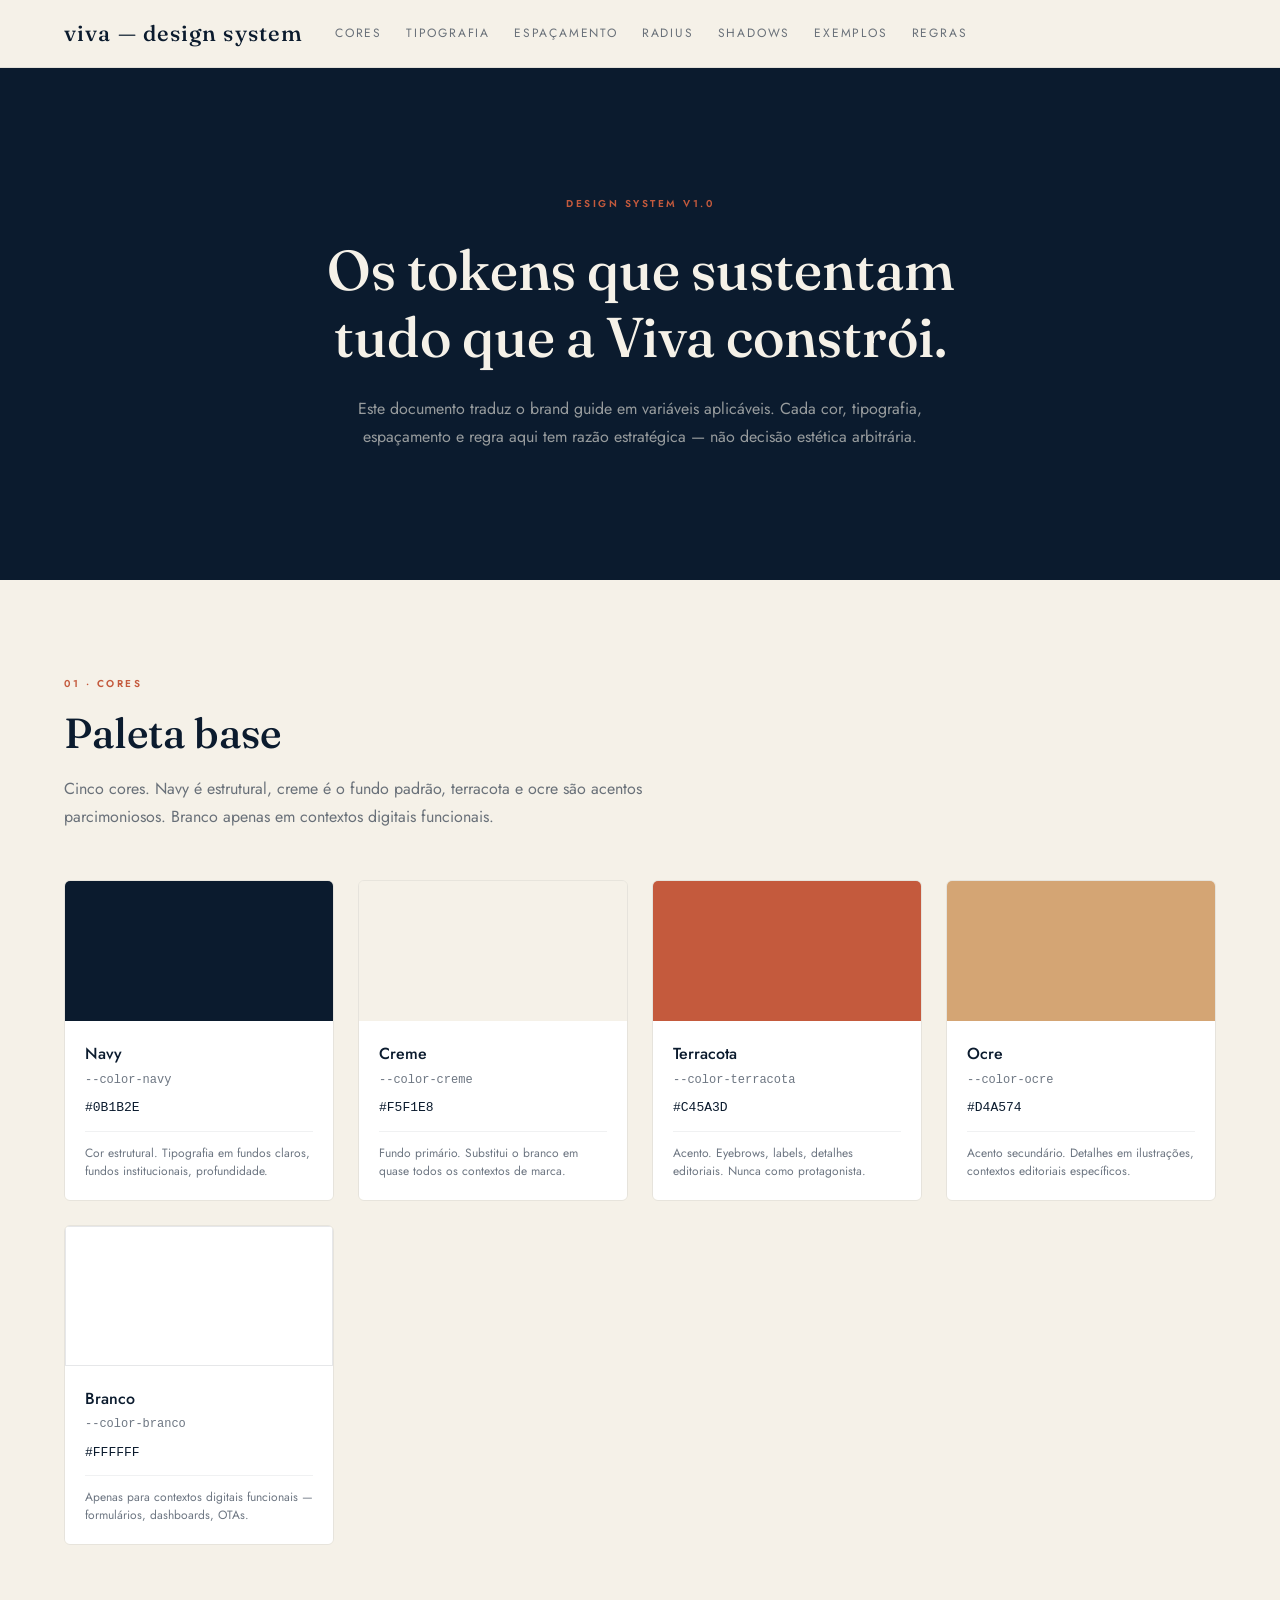
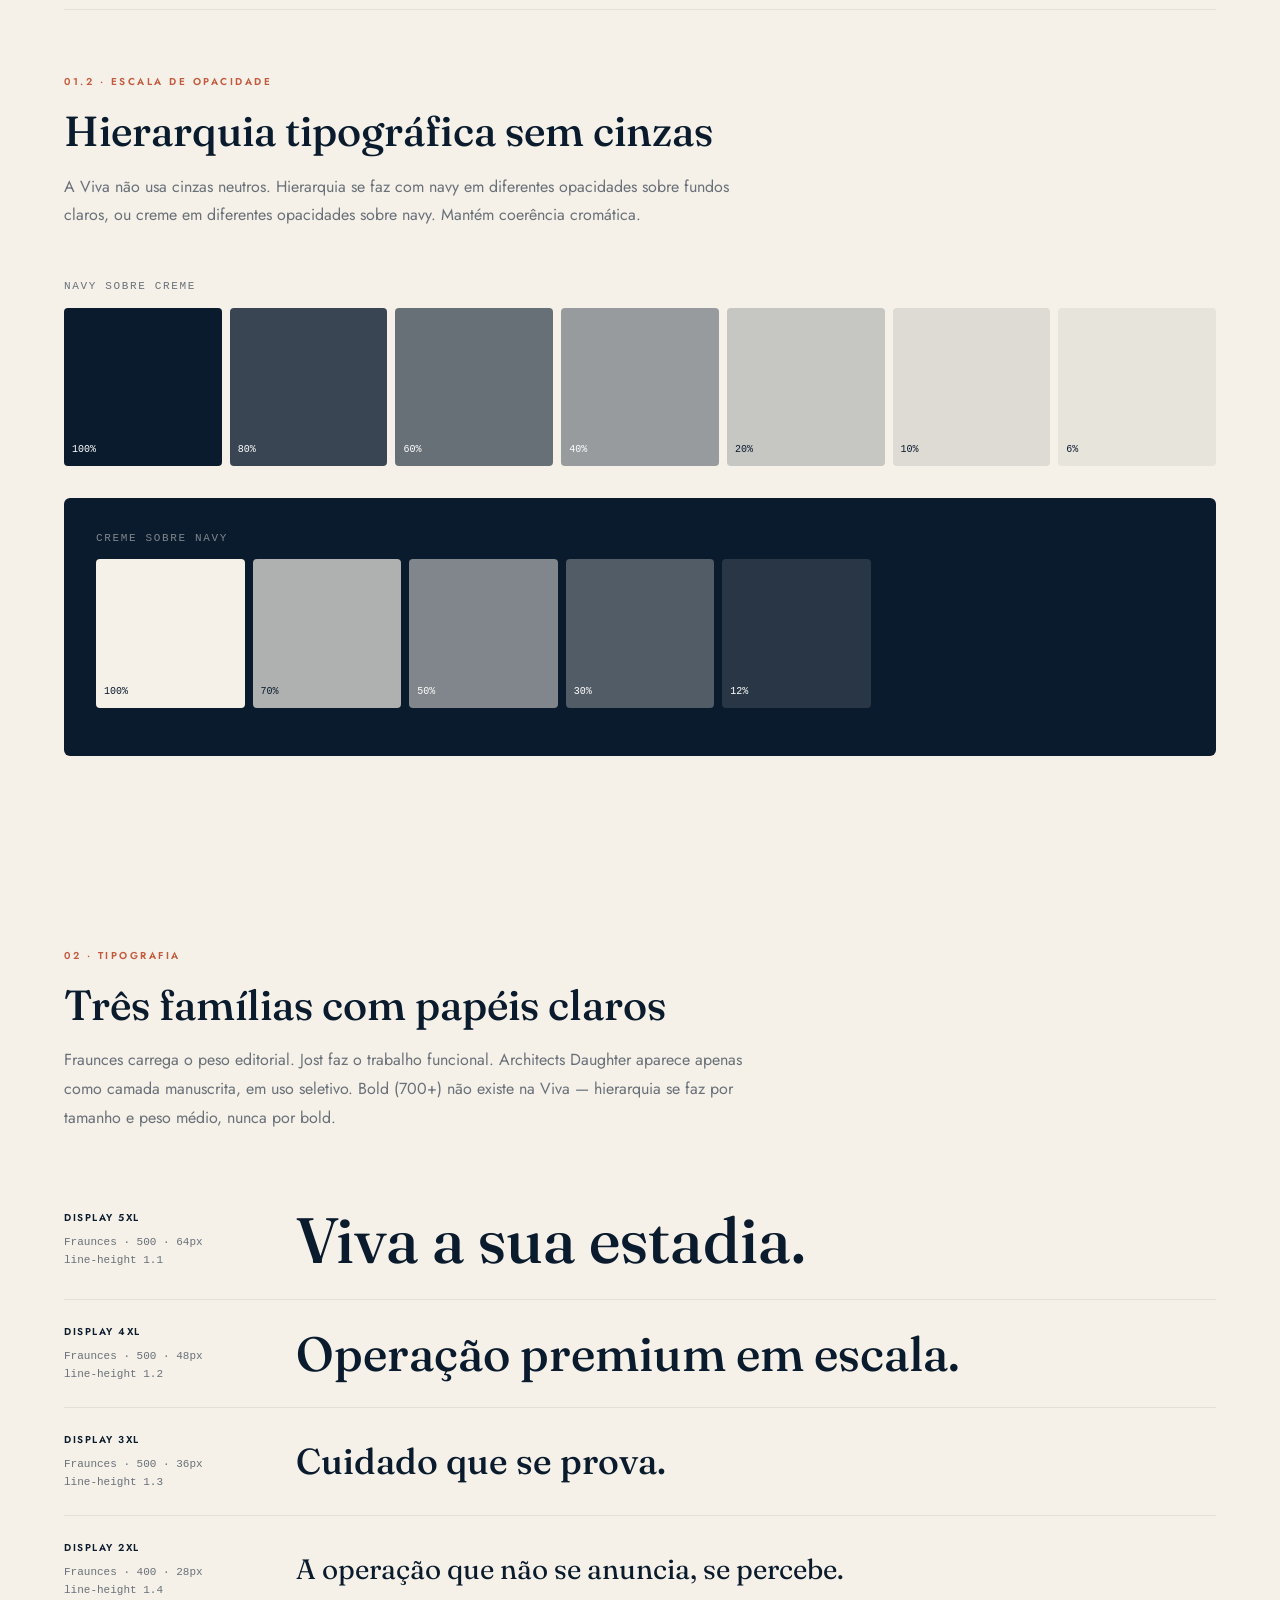
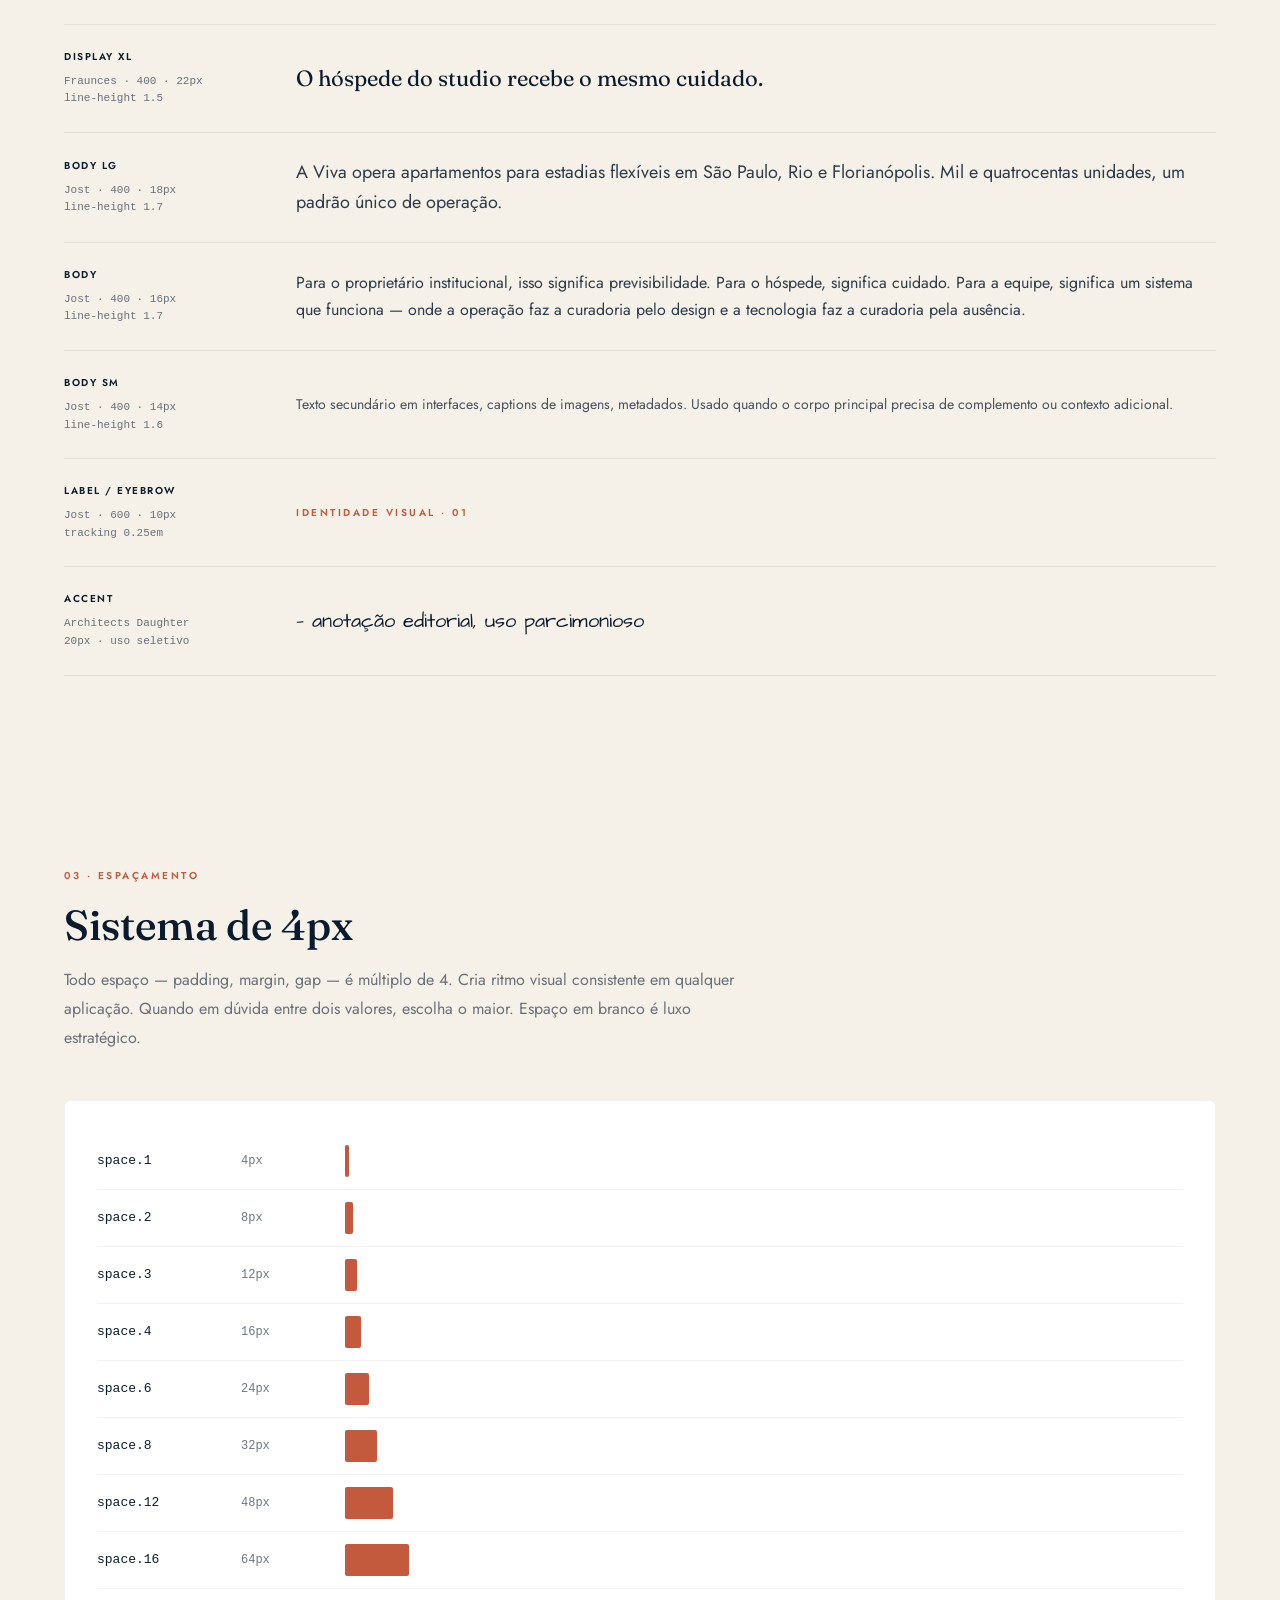
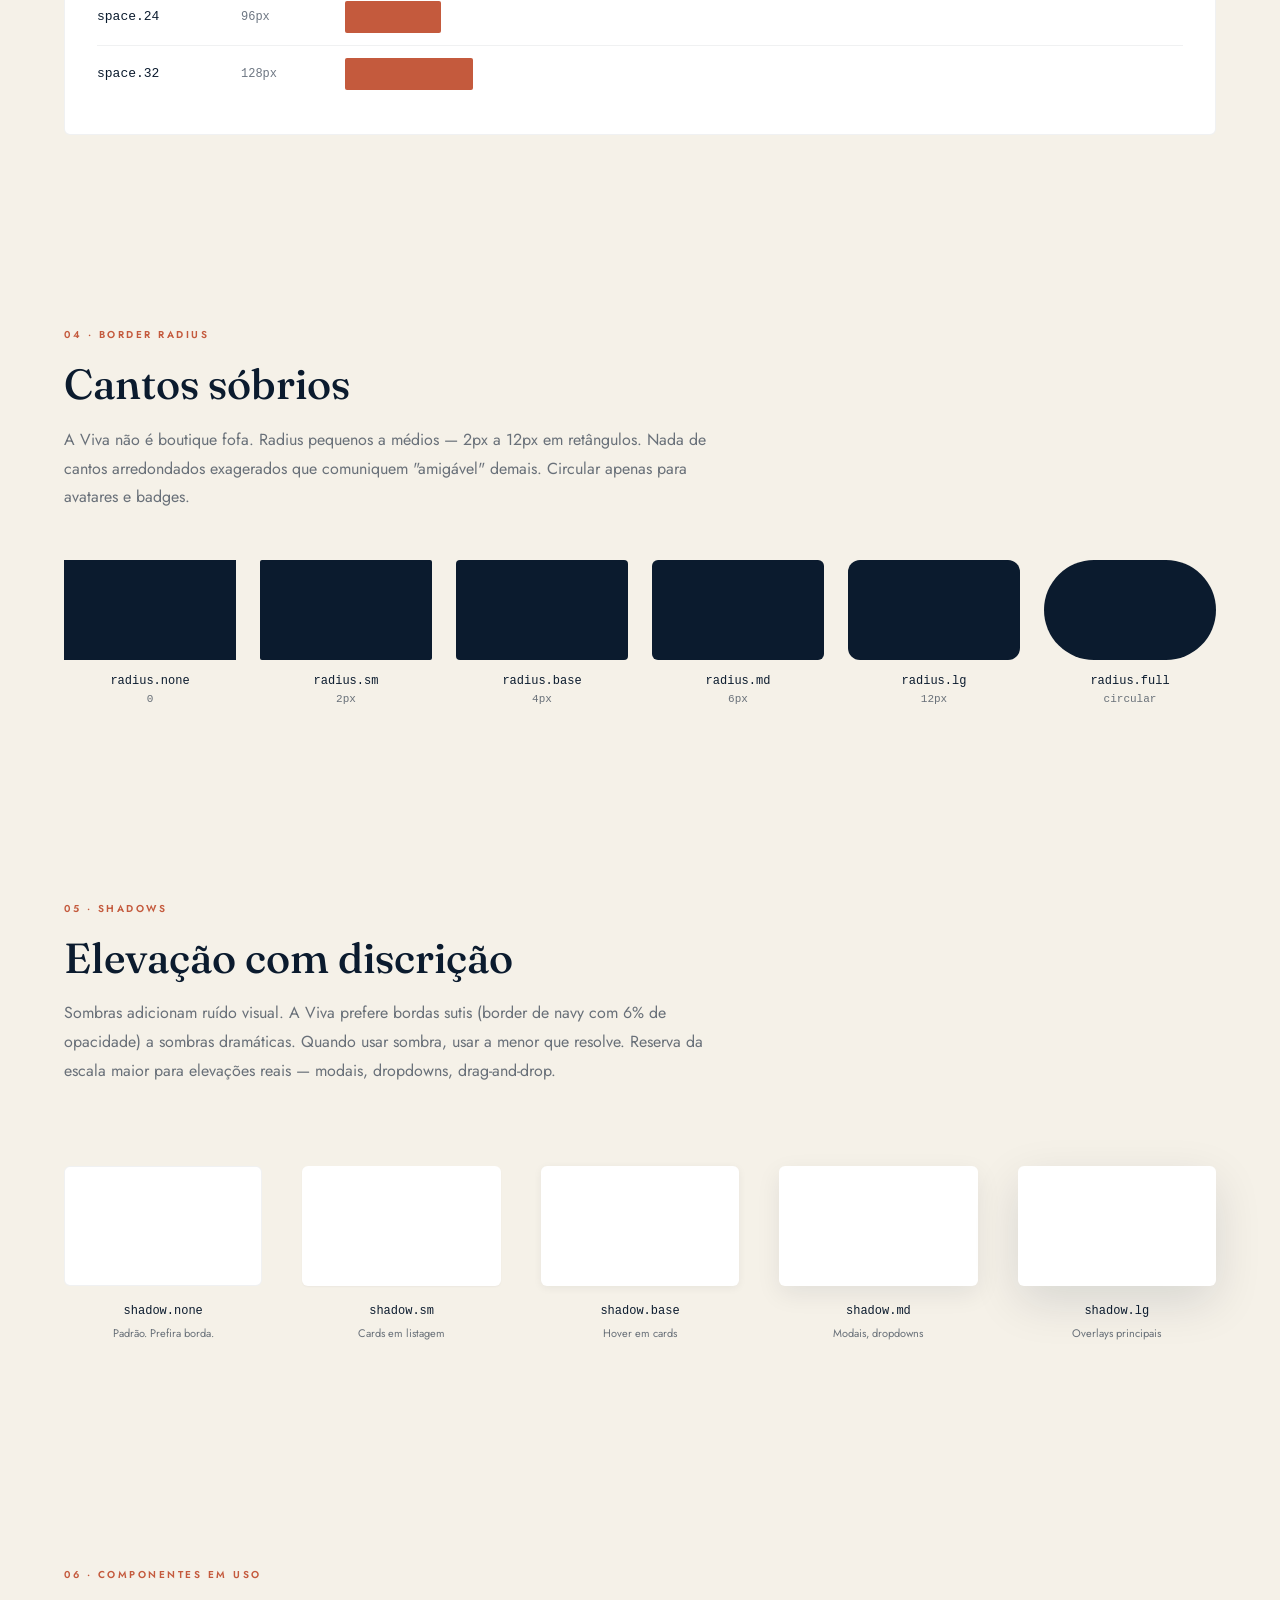
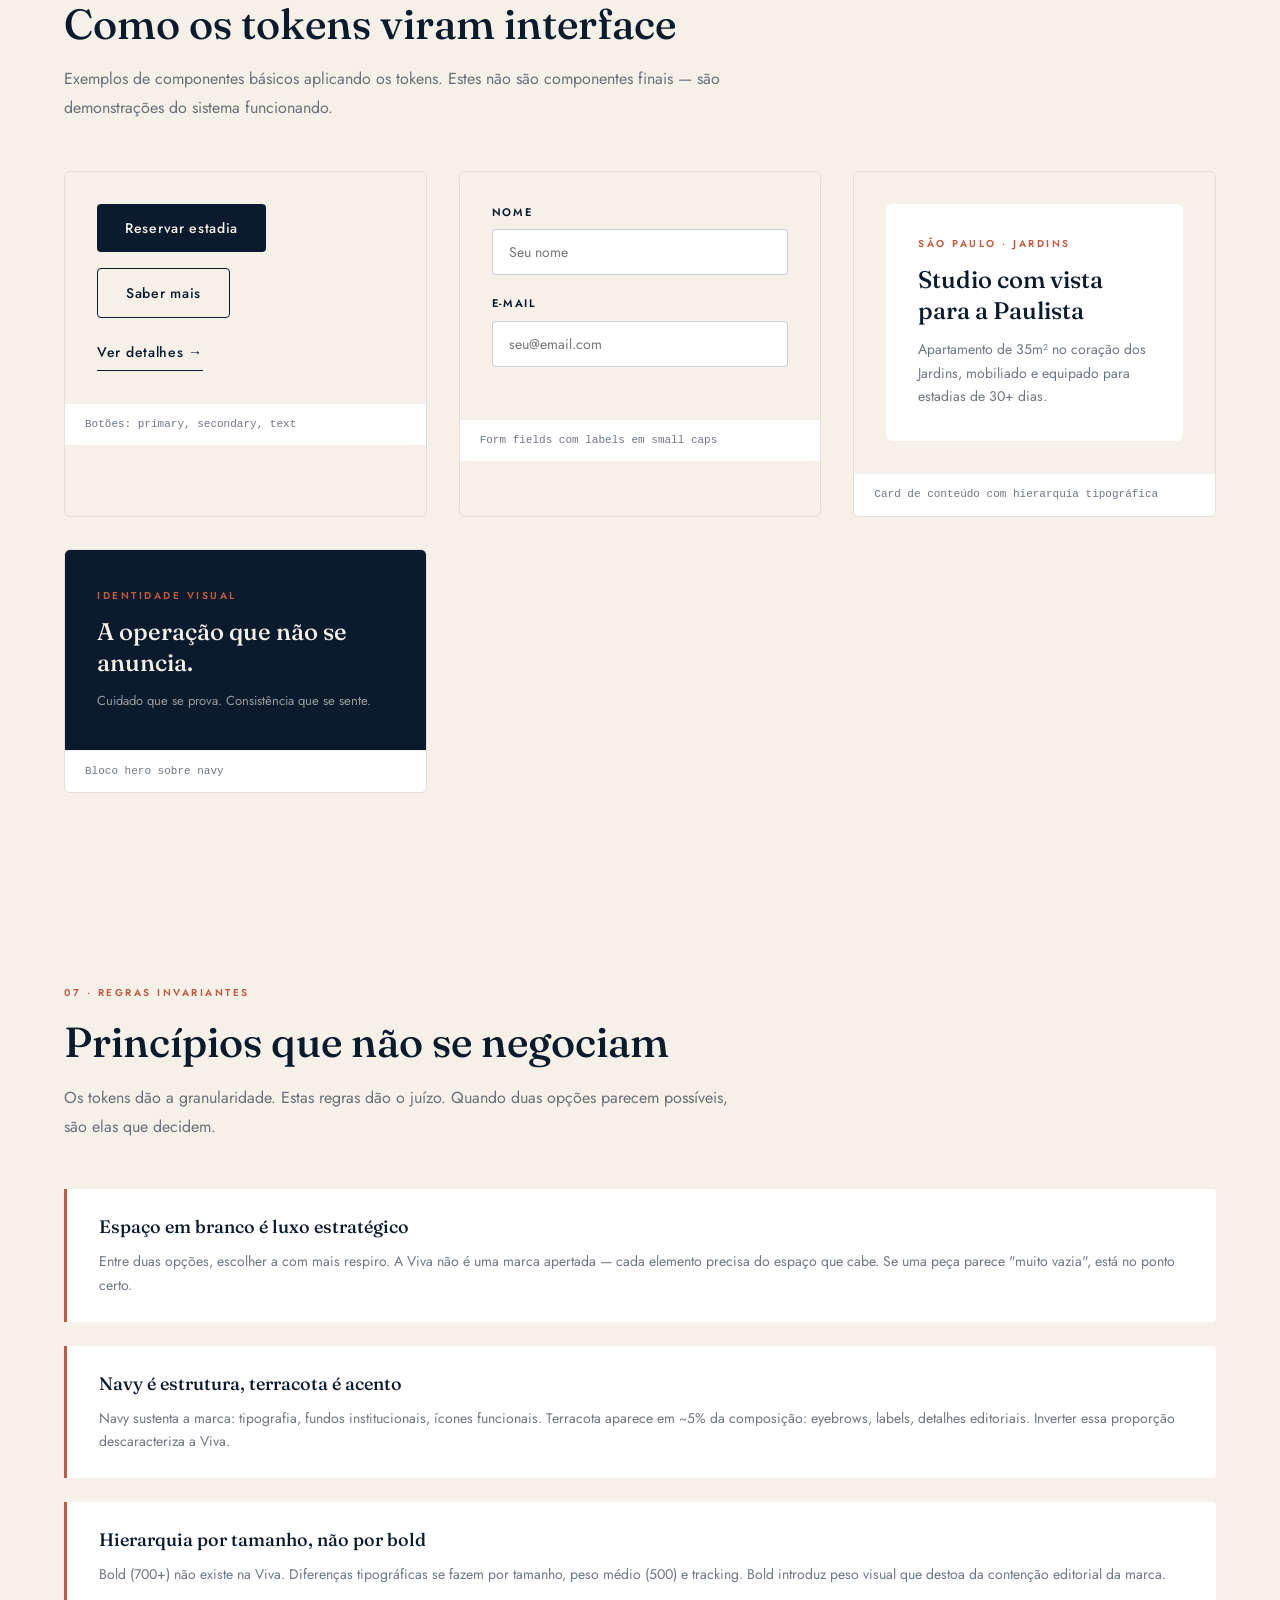
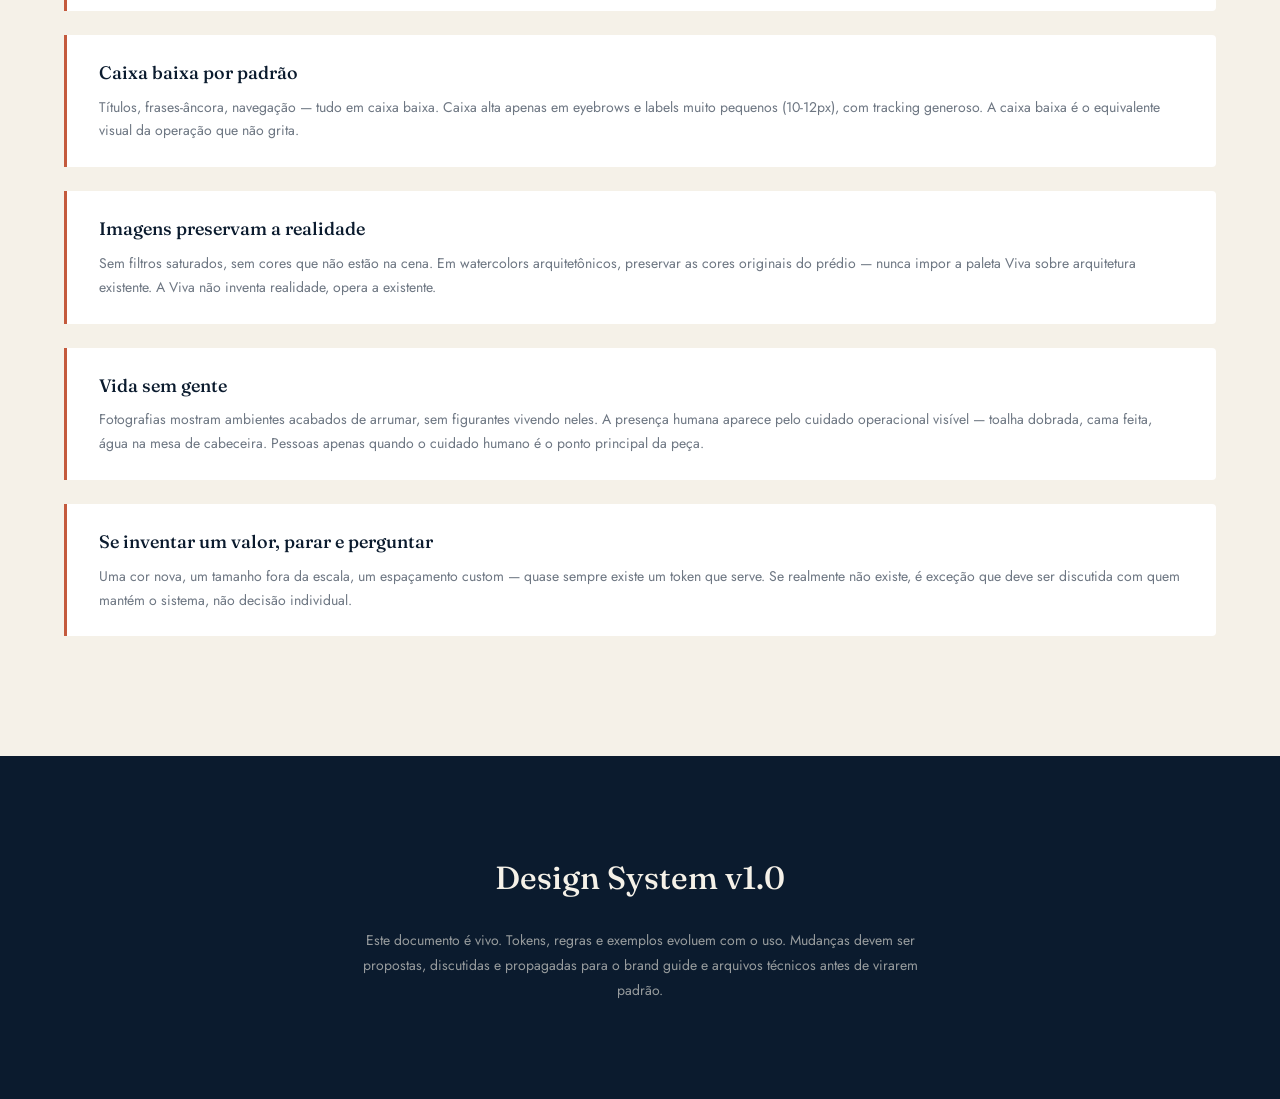
==== commit d5e704a8: "Add files via upload" ====
--- a/design-system.html
+++ b/design-system.html
@@ -6,7 +6,7 @@
 <title>Viva — Design System</title>
 <link rel="preconnect" href="https://fonts.googleapis.com">
 <link rel="preconnect" href="https://fonts.gstatic.com" crossorigin>
-<link href="https://fonts.googleapis.com/css2?family=Lora:wght@400;500;600&family=Jost:wght@300;400;500;600&family=Architects+Daughter&display=swap" rel="stylesheet">
+<link href="https://fonts.googleapis.com/css2?family=Fraunces:opsz,wght@9..144,400;9..144,500;9..144,600&family=Jost:wght@300;400;500;600&family=Architects+Daughter&display=swap" rel="stylesheet">
 <style>
 :root {
   --navy: #0B1B2E;
@@ -40,7 +40,7 @@
   flex-wrap: wrap;
 }
 .nav-brand {
-  font-family: 'Lora', serif;
+  font-family: 'Fraunces', serif;
   font-size: 22px;
   font-weight: 500;
   letter-spacing: 0.05em;
@@ -74,7 +74,7 @@
   font-weight: 600;
 }
 .hero-title {
-  font-family: 'Lora', serif;
+  font-family: 'Fraunces', serif;
   font-weight: 500;
   font-size: 56px;
   color: var(--creme);
@@ -105,7 +105,7 @@
   margin-bottom: 16px;
 }
 .section-title {
-  font-family: 'Lora', serif;
+  font-family: 'Fraunces', serif;
   font-weight: 500;
   font-size: 42px;
   line-height: 1.2;
@@ -215,11 +215,11 @@
   display: block;
   margin-bottom: 8px;
 }
-.type-sample-display-xxl { font-family: 'Lora', serif; font-weight: 500; font-size: 64px; line-height: 1.1; }
-.type-sample-display-xl { font-family: 'Lora', serif; font-weight: 500; font-size: 48px; line-height: 1.2; }
-.type-sample-display-lg { font-family: 'Lora', serif; font-weight: 500; font-size: 36px; line-height: 1.3; }
-.type-sample-display-md { font-family: 'Lora', serif; font-weight: 400; font-size: 28px; line-height: 1.4; }
-.type-sample-display-sm { font-family: 'Lora', serif; font-weight: 400; font-size: 22px; line-height: 1.5; }
+.type-sample-display-xxl { font-family: 'Fraunces', serif; font-weight: 500; font-size: 64px; line-height: 1.1; }
+.type-sample-display-xl { font-family: 'Fraunces', serif; font-weight: 500; font-size: 48px; line-height: 1.2; }
+.type-sample-display-lg { font-family: 'Fraunces', serif; font-weight: 500; font-size: 36px; line-height: 1.3; }
+.type-sample-display-md { font-family: 'Fraunces', serif; font-weight: 400; font-size: 28px; line-height: 1.4; }
+.type-sample-display-sm { font-family: 'Fraunces', serif; font-weight: 400; font-size: 22px; line-height: 1.5; }
 .type-sample-body-lg { font-family: 'Jost', sans-serif; font-weight: 400; font-size: 18px; line-height: 1.7; color: rgba(11,27,46,0.85); }
 .type-sample-body { font-family: 'Jost', sans-serif; font-weight: 400; font-size: 16px; line-height: 1.7; color: rgba(11,27,46,0.85); }
 .type-sample-body-sm { font-family: 'Jost', sans-serif; font-weight: 400; font-size: 14px; line-height: 1.6; color: rgba(11,27,46,0.75); }
@@ -421,7 +421,7 @@
   margin-bottom: 12px;
 }
 .example-content-card .title {
-  font-family: 'Lora', serif;
+  font-family: 'Fraunces', serif;
   font-size: 24px;
   font-weight: 500;
   line-height: 1.3;
@@ -442,7 +442,7 @@
   border-radius: 0 4px 4px 0;
 }
 .rule-title {
-  font-family: 'Lora', serif;
+  font-family: 'Fraunces', serif;
   font-weight: 500;
   font-size: 18px;
   margin-bottom: 8px;
@@ -461,7 +461,7 @@
   text-align: center;
 }
 .footer-title {
-  font-family: 'Lora', serif;
+  font-family: 'Fraunces', serif;
   font-size: 32px;
   font-weight: 500;
   margin-bottom: 24px;
@@ -602,12 +602,12 @@
 <section class="section" id="tipografia">
   <div class="section-label">02 · Tipografia</div>
   <h2 class="section-title">Três famílias com papéis claros</h2>
-  <p class="section-text">Lora carrega o peso editorial. Jost faz o trabalho funcional. Architects Daughter aparece apenas como camada manuscrita, em uso seletivo. Bold (700+) não existe na Viva — hierarquia se faz por tamanho e peso médio, nunca por bold.</p>
+  <p class="section-text">Fraunces carrega o peso editorial. Jost faz o trabalho funcional. Architects Daughter aparece apenas como camada manuscrita, em uso seletivo. Bold (700+) não existe na Viva — hierarquia se faz por tamanho e peso médio, nunca por bold.</p>
 
   <div class="type-row">
     <div class="type-meta">
       <strong>Display 5XL</strong>
-      Lora · 500 · 64px<br>line-height 1.1
+      Fraunces · 500 · 64px<br>line-height 1.1
     </div>
     <div class="type-sample-display-xxl">Viva a sua estadia.</div>
   </div>
@@ -615,7 +615,7 @@
   <div class="type-row">
     <div class="type-meta">
       <strong>Display 4XL</strong>
-      Lora · 500 · 48px<br>line-height 1.2
+      Fraunces · 500 · 48px<br>line-height 1.2
     </div>
     <div class="type-sample-display-xl">Operação premium em escala.</div>
   </div>
@@ -623,7 +623,7 @@
   <div class="type-row">
     <div class="type-meta">
       <strong>Display 3XL</strong>
-      Lora · 500 · 36px<br>line-height 1.3
+      Fraunces · 500 · 36px<br>line-height 1.3
     </div>
     <div class="type-sample-display-lg">Cuidado que se prova.</div>
   </div>
@@ -631,7 +631,7 @@
   <div class="type-row">
     <div class="type-meta">
       <strong>Display 2XL</strong>
-      Lora · 400 · 28px<br>line-height 1.4
+      Fraunces · 400 · 28px<br>line-height 1.4
     </div>
     <div class="type-sample-display-md">A operação que não se anuncia, se percebe.</div>
   </div>
@@ -639,7 +639,7 @@
   <div class="type-row">
     <div class="type-meta">
       <strong>Display XL</strong>
-      Lora · 400 · 22px<br>line-height 1.5
+      Fraunces · 400 · 22px<br>line-height 1.5
     </div>
     <div class="type-sample-display-sm">O hóspede do studio recebe o mesmo cuidado.</div>
   </div>
@@ -865,7 +865,7 @@
       <div class="example-content" style="background: var(--navy); display: flex; align-items: center;">
         <div style="width: 100%;">
           <div style="font-size: 10px; text-transform: uppercase; letter-spacing: 0.25em; color: var(--terra); font-weight: 600; margin-bottom: 12px;">Identidade Visual</div>
-          <div style="font-family: 'Lora', serif; font-size: 24px; color: var(--creme); line-height: 1.3; margin-bottom: 12px; font-weight: 500;">A operação que não se anuncia.</div>
+          <div style="font-family: 'Fraunces', serif; font-size: 24px; color: var(--creme); line-height: 1.3; margin-bottom: 12px; font-weight: 500;">A operação que não se anuncia.</div>
           <div style="font-size: 13px; color: rgba(245,241,232,0.6); line-height: 1.7;">Cuidado que se prova. Consistência que se sente.</div>
         </div>
       </div>
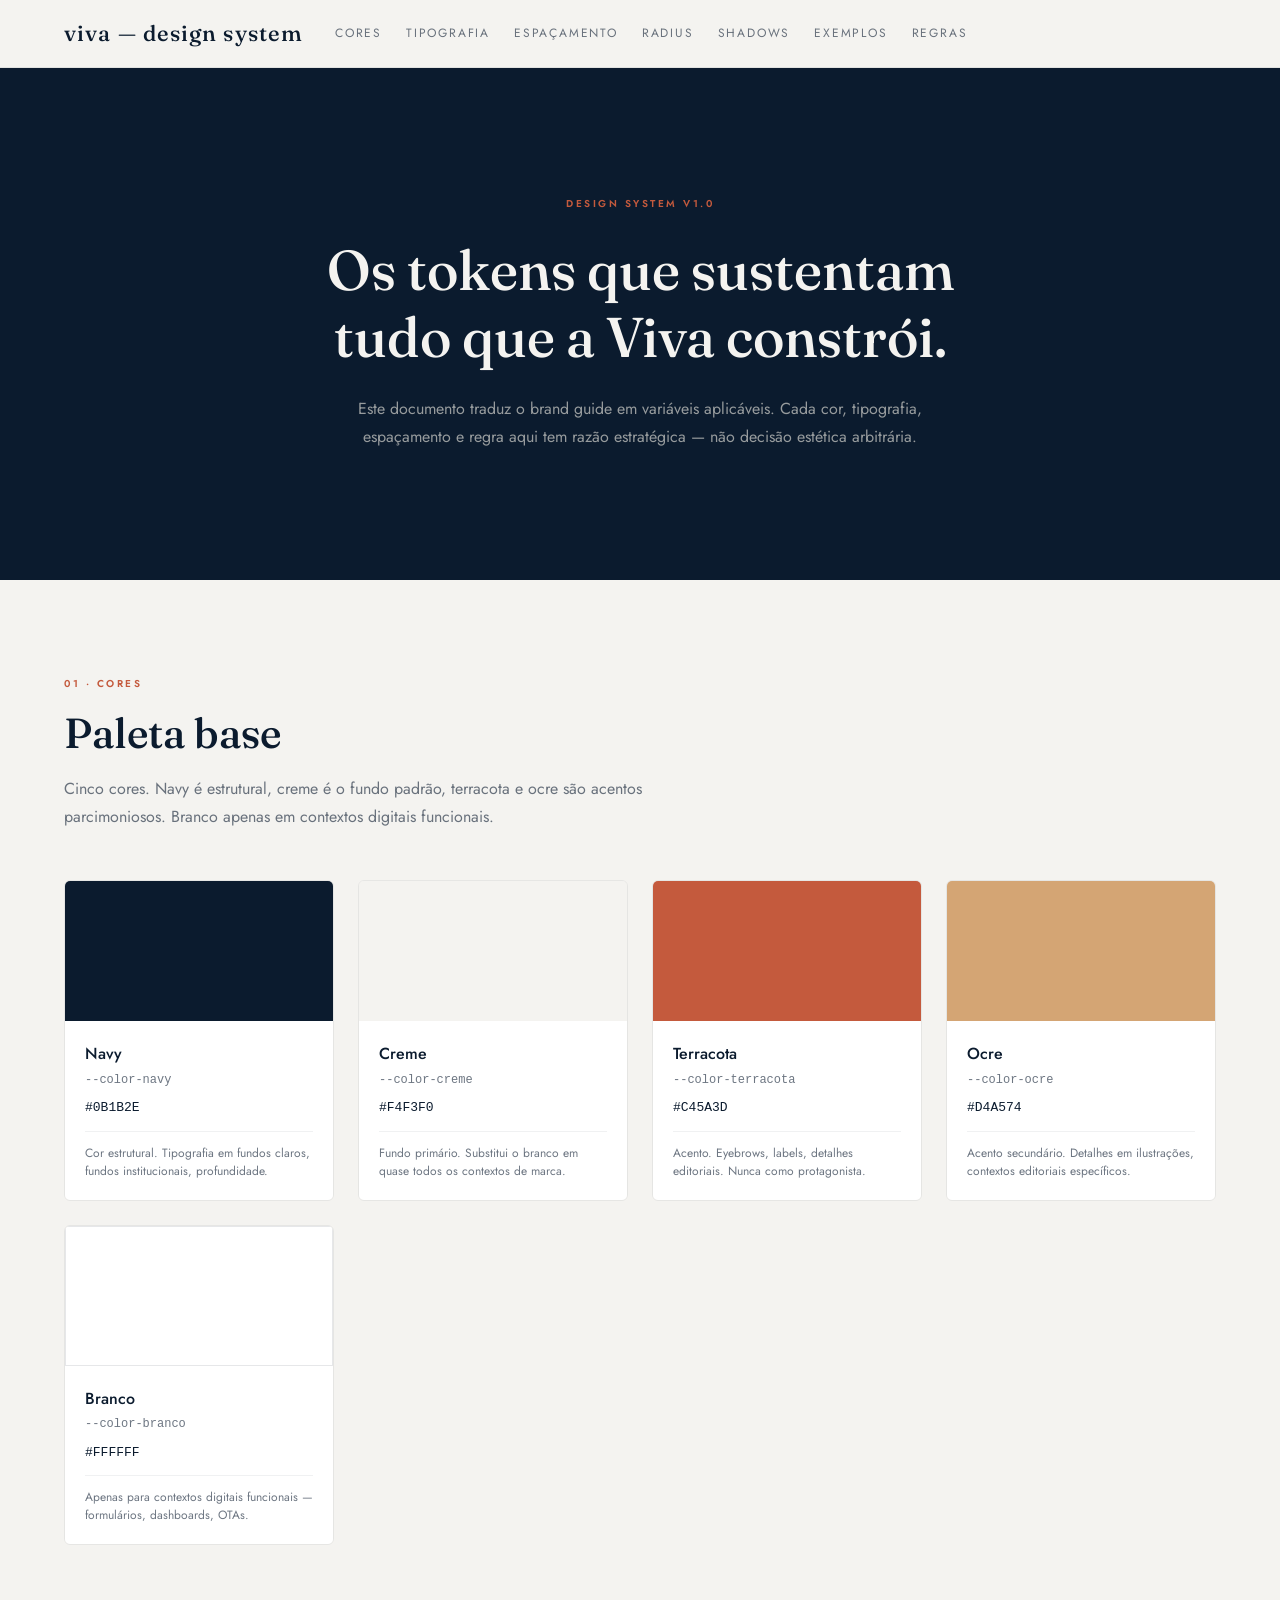
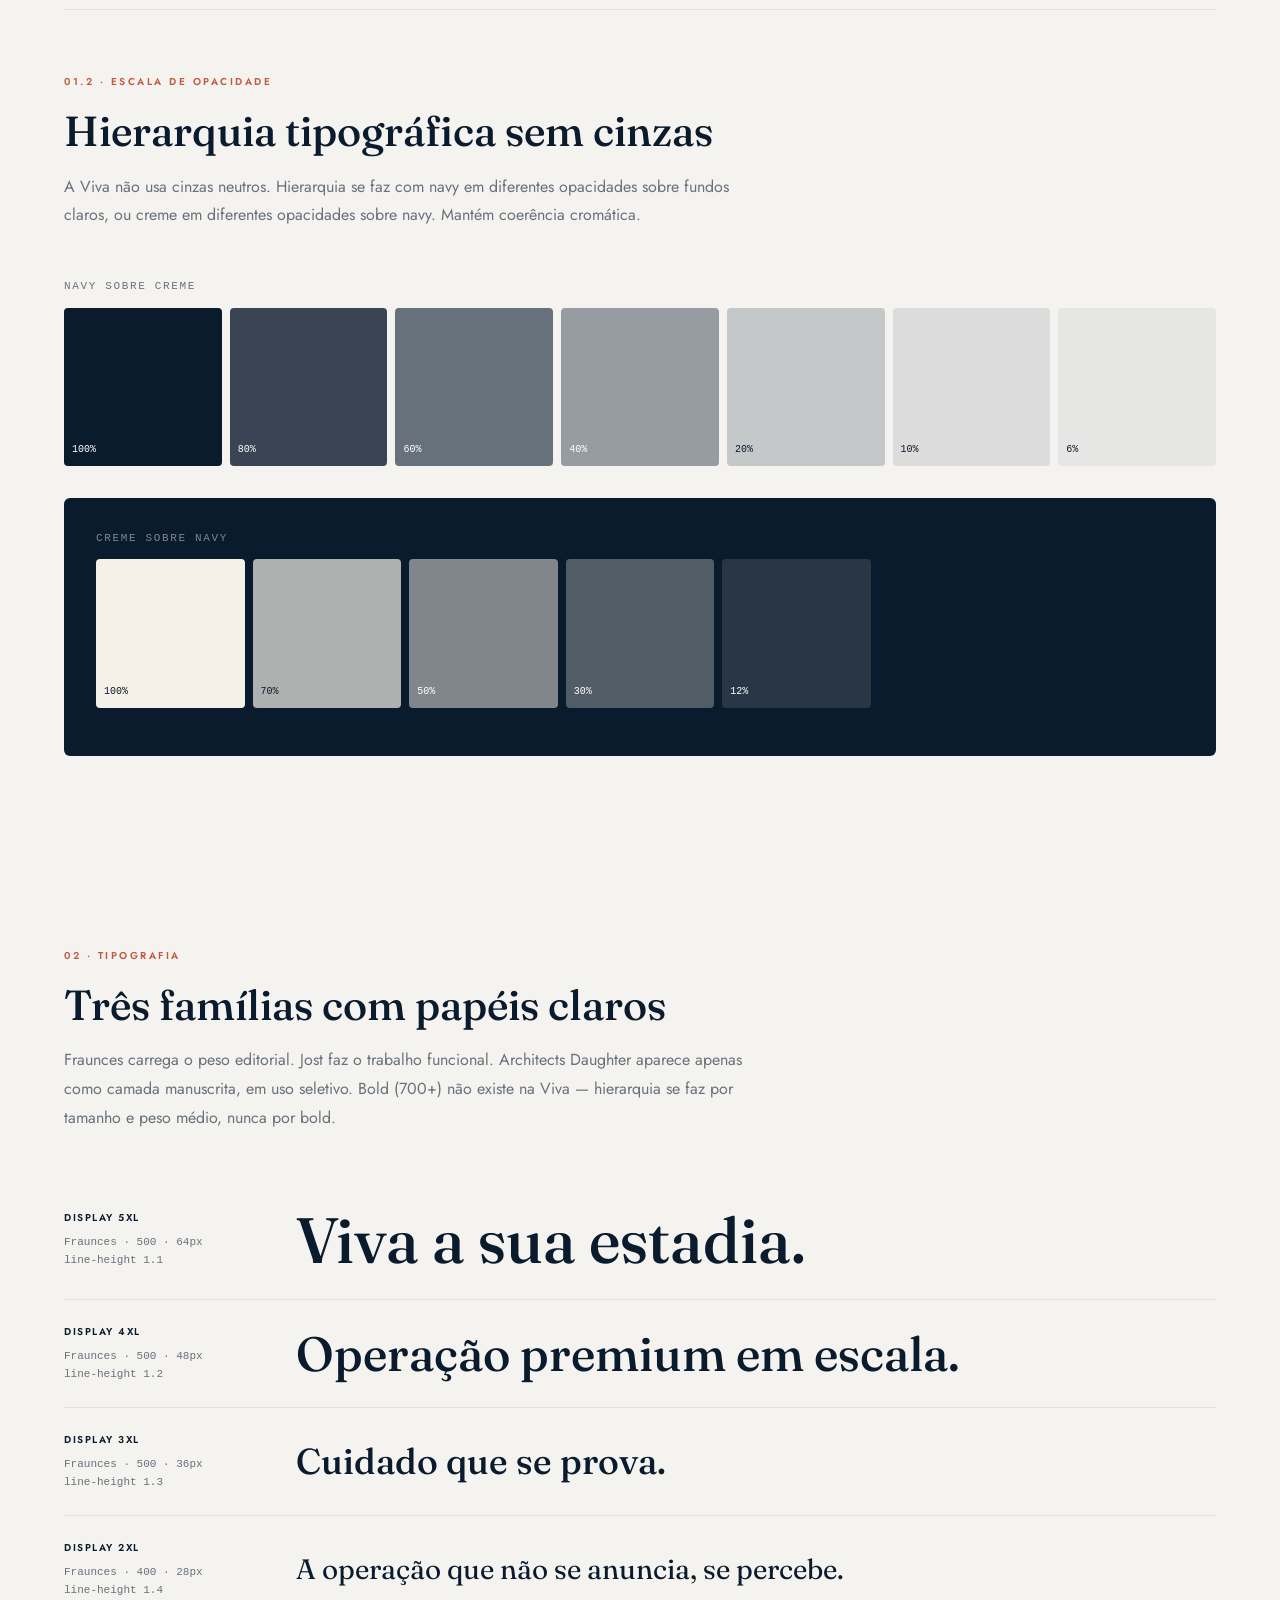
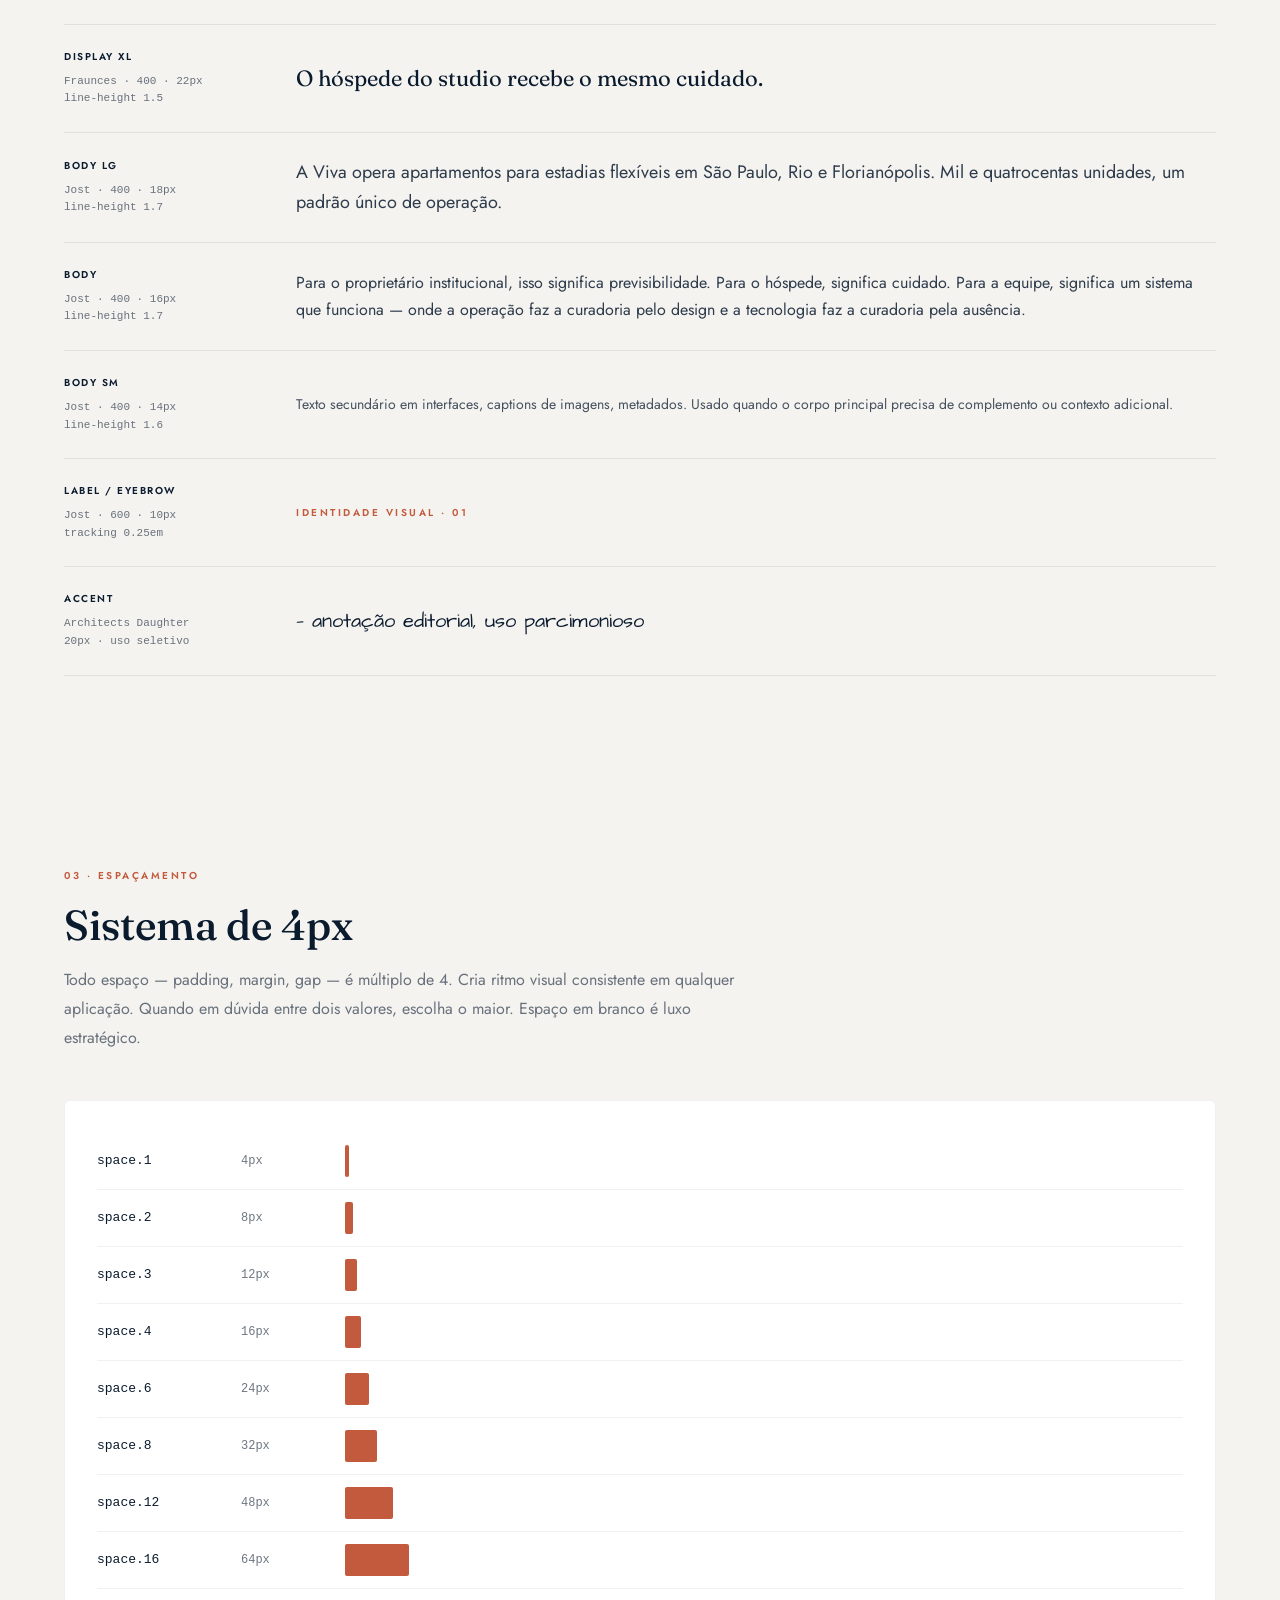
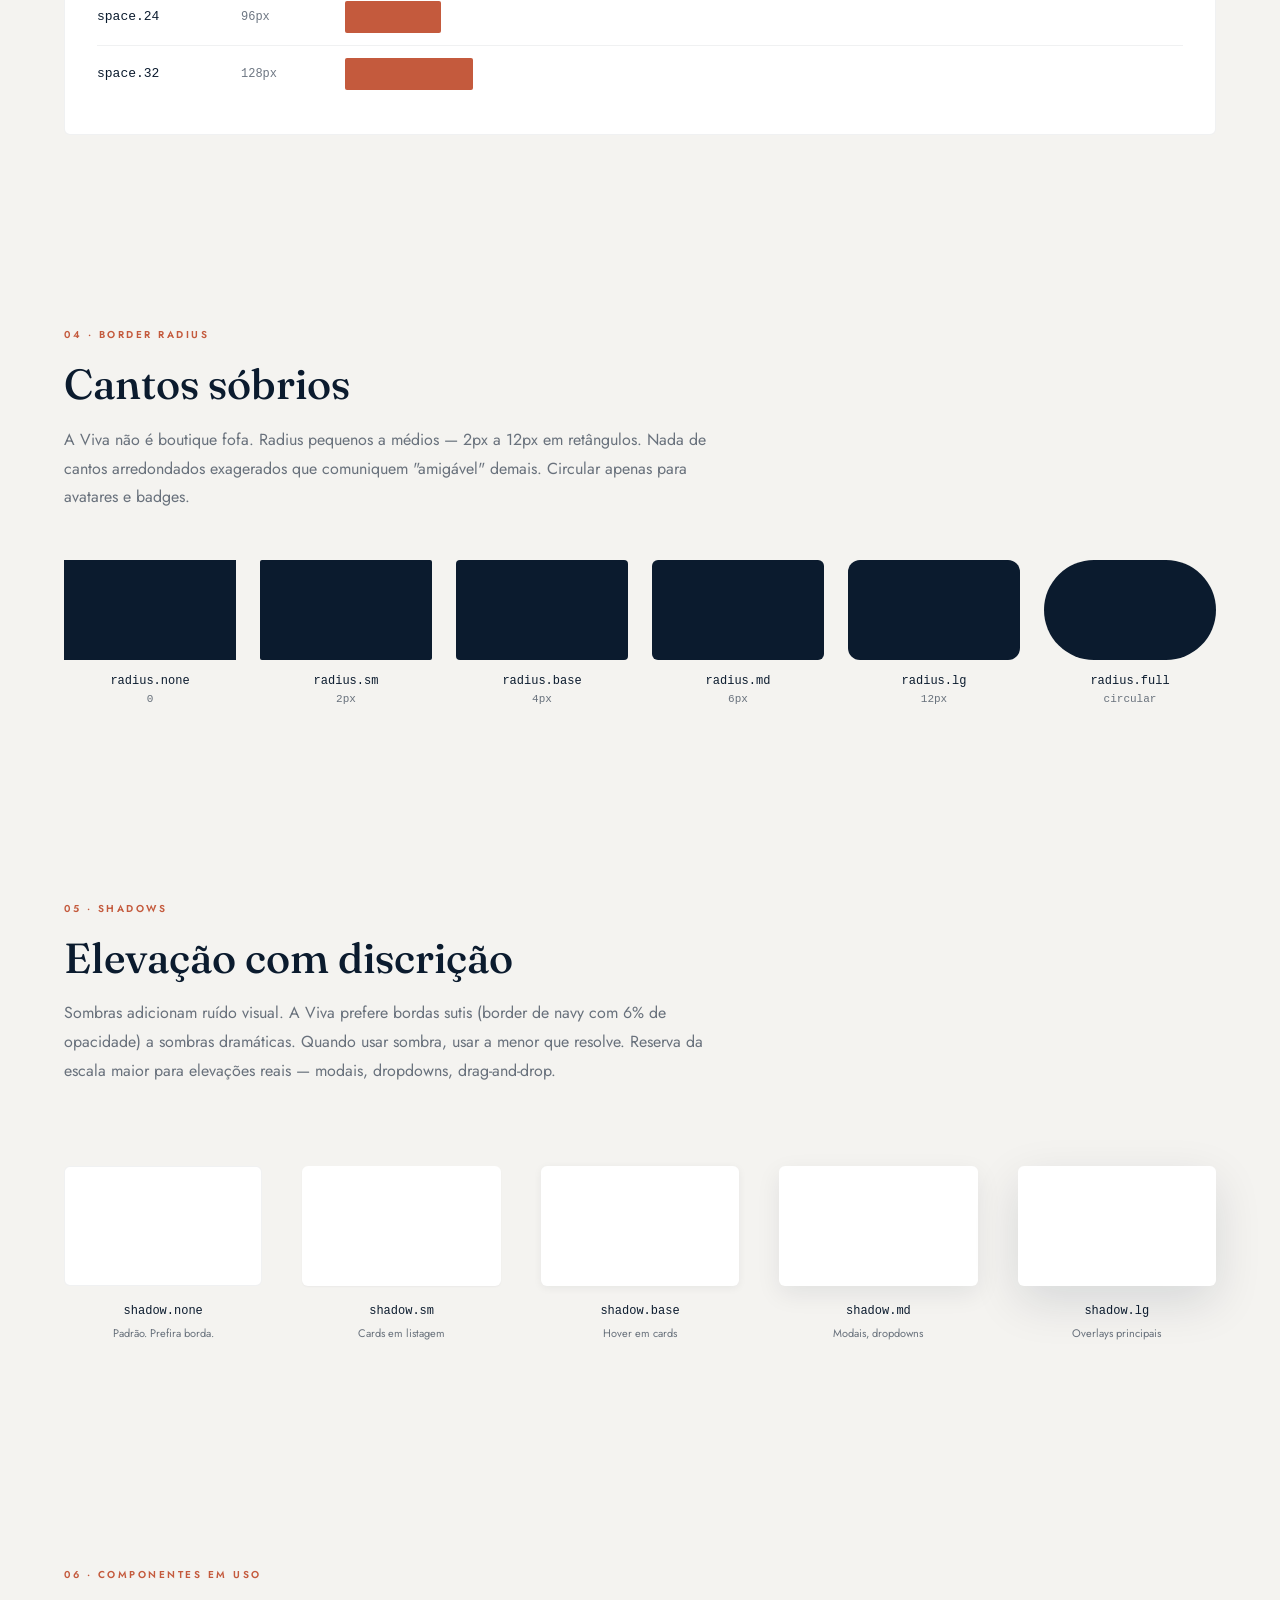
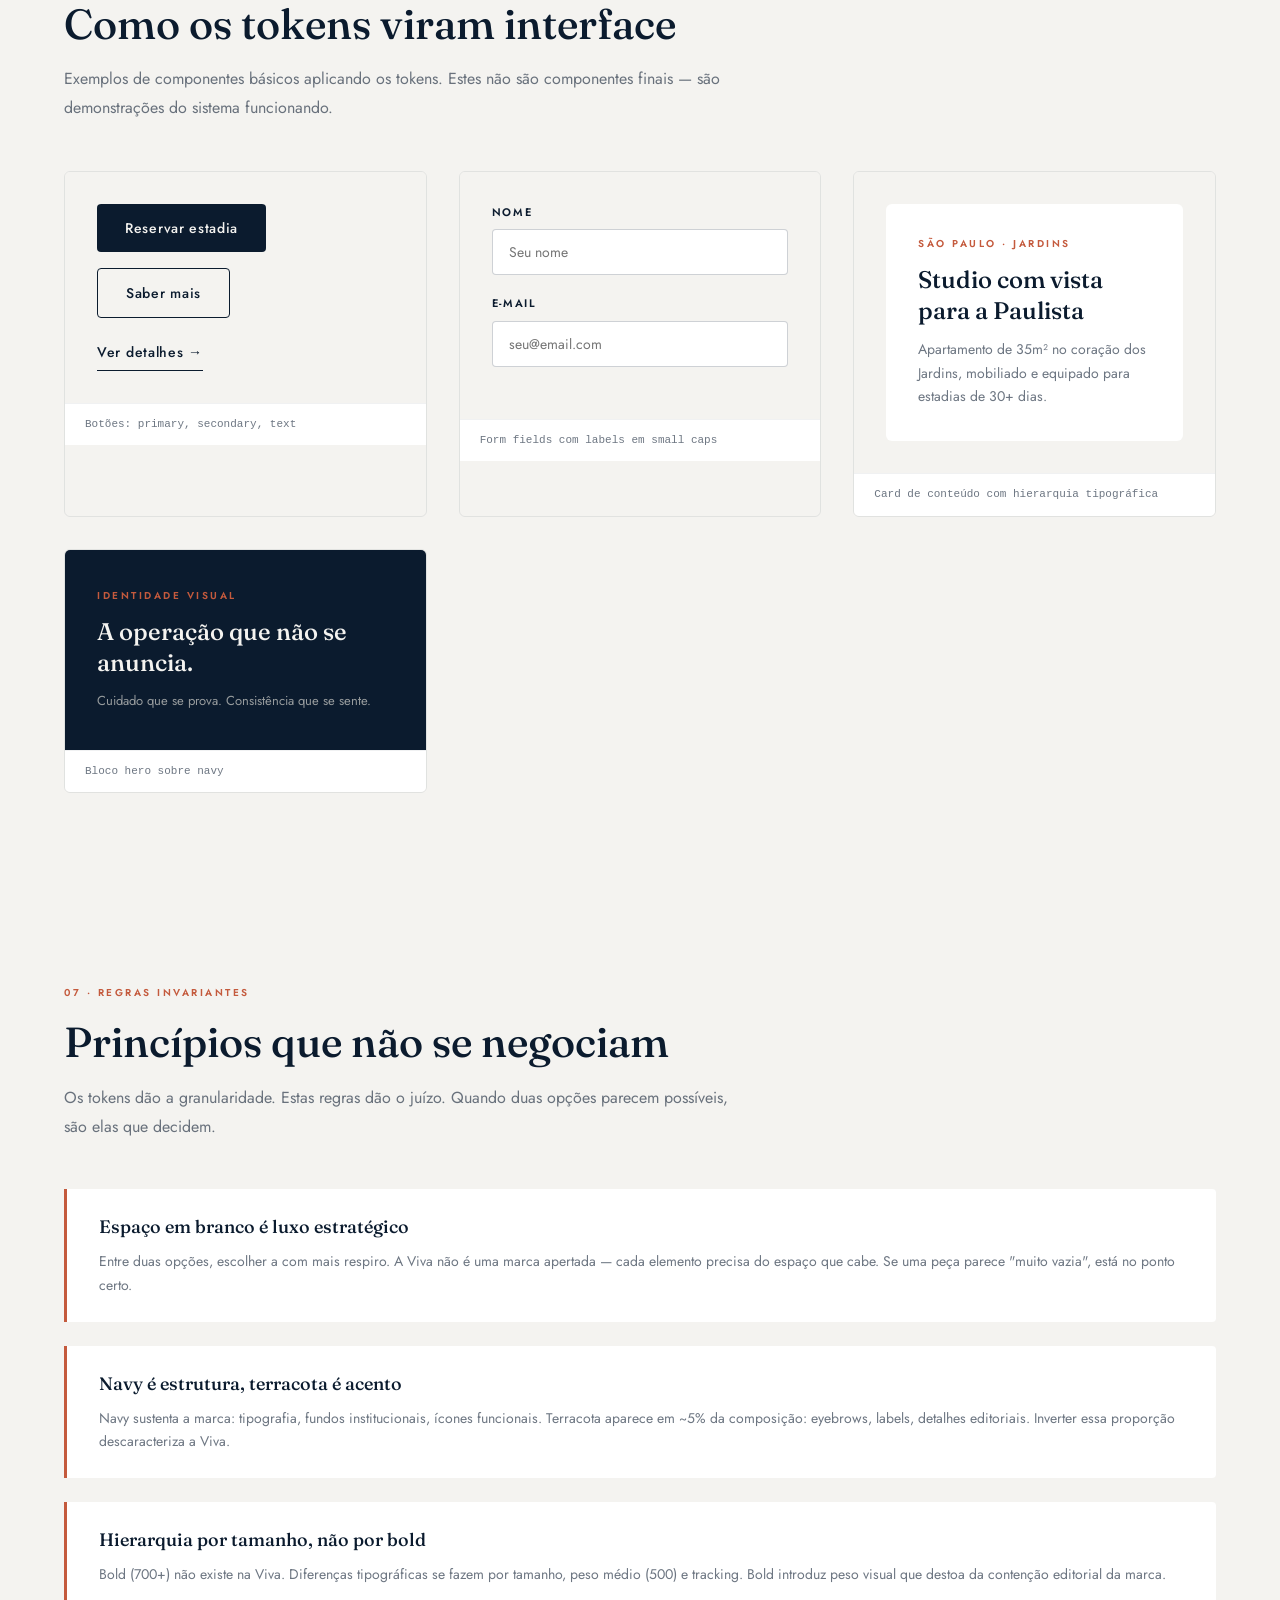
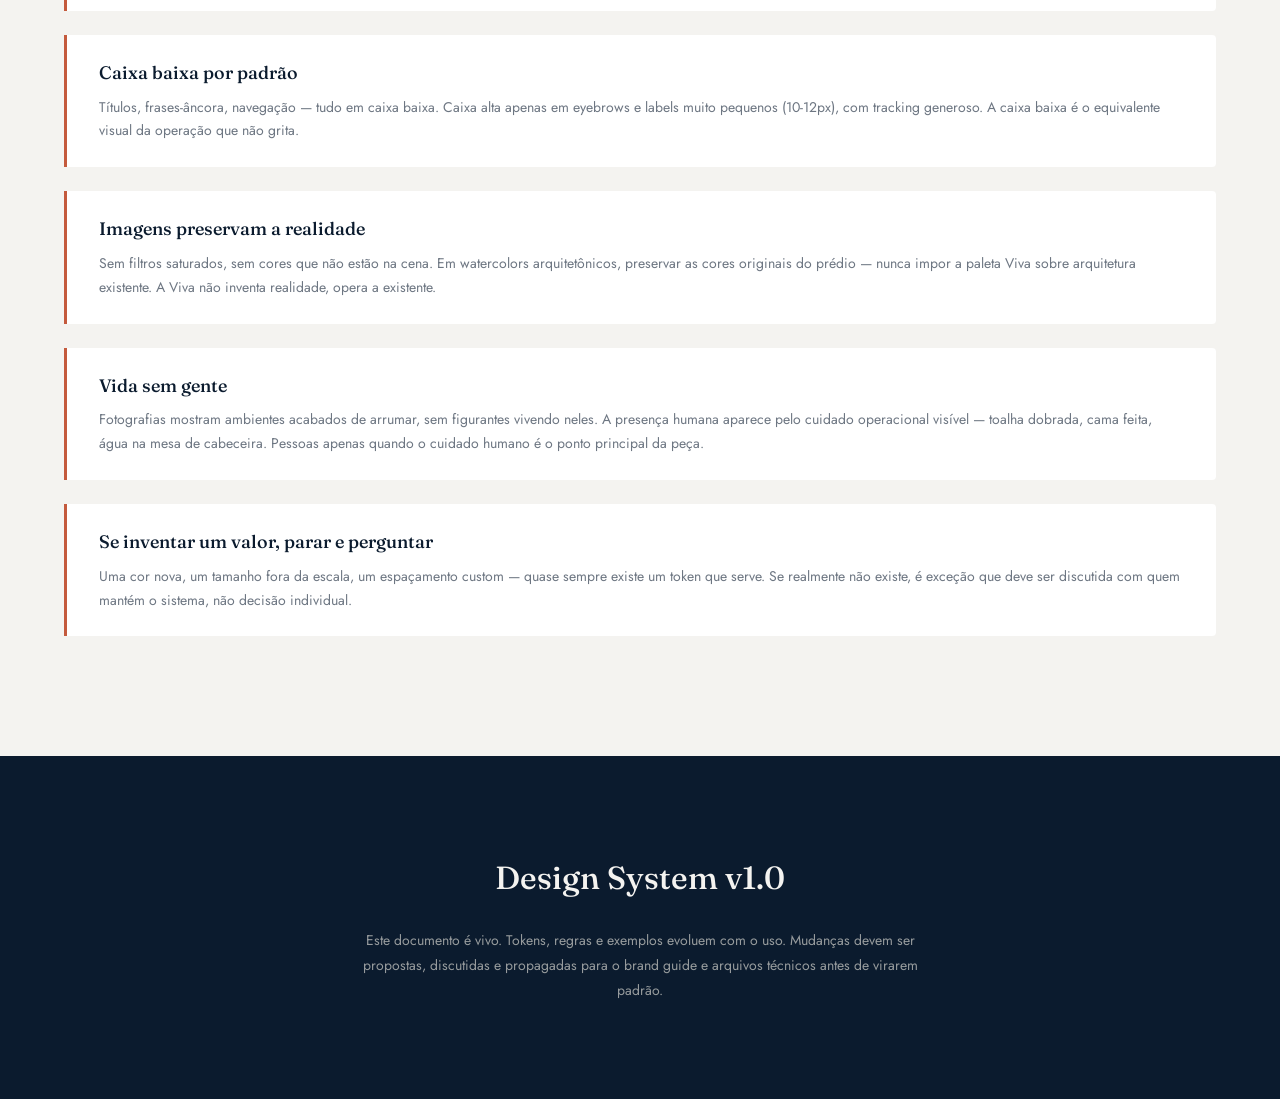
==== commit 3f6aacff: "Add files via upload" ====
--- a/design-system.html
+++ b/design-system.html
@@ -10,7 +10,7 @@
 <style>
 :root {
   --navy: #0B1B2E;
-  --creme: #F5F1E8;
+  --creme: #F4F3F0;
   --terra: #C45A3D;
   --ocre: #D4A574;
   --white: #FFFFFF;
@@ -530,11 +530,11 @@
       </div>
     </div>
     <div class="color-card">
-      <div class="color-swatch" style="background: #F5F1E8;"></div>
+      <div class="color-swatch" style="background: #F4F3F0;"></div>
       <div class="color-info">
         <div class="color-name">Creme</div>
         <div class="color-token">--color-creme</div>
-        <div class="color-hex">#F5F1E8</div>
+        <div class="color-hex">#F4F3F0</div>
         <div class="color-usage">Fundo primário. Substitui o branco em quase todos os contextos de marca.</div>
       </div>
     </div>
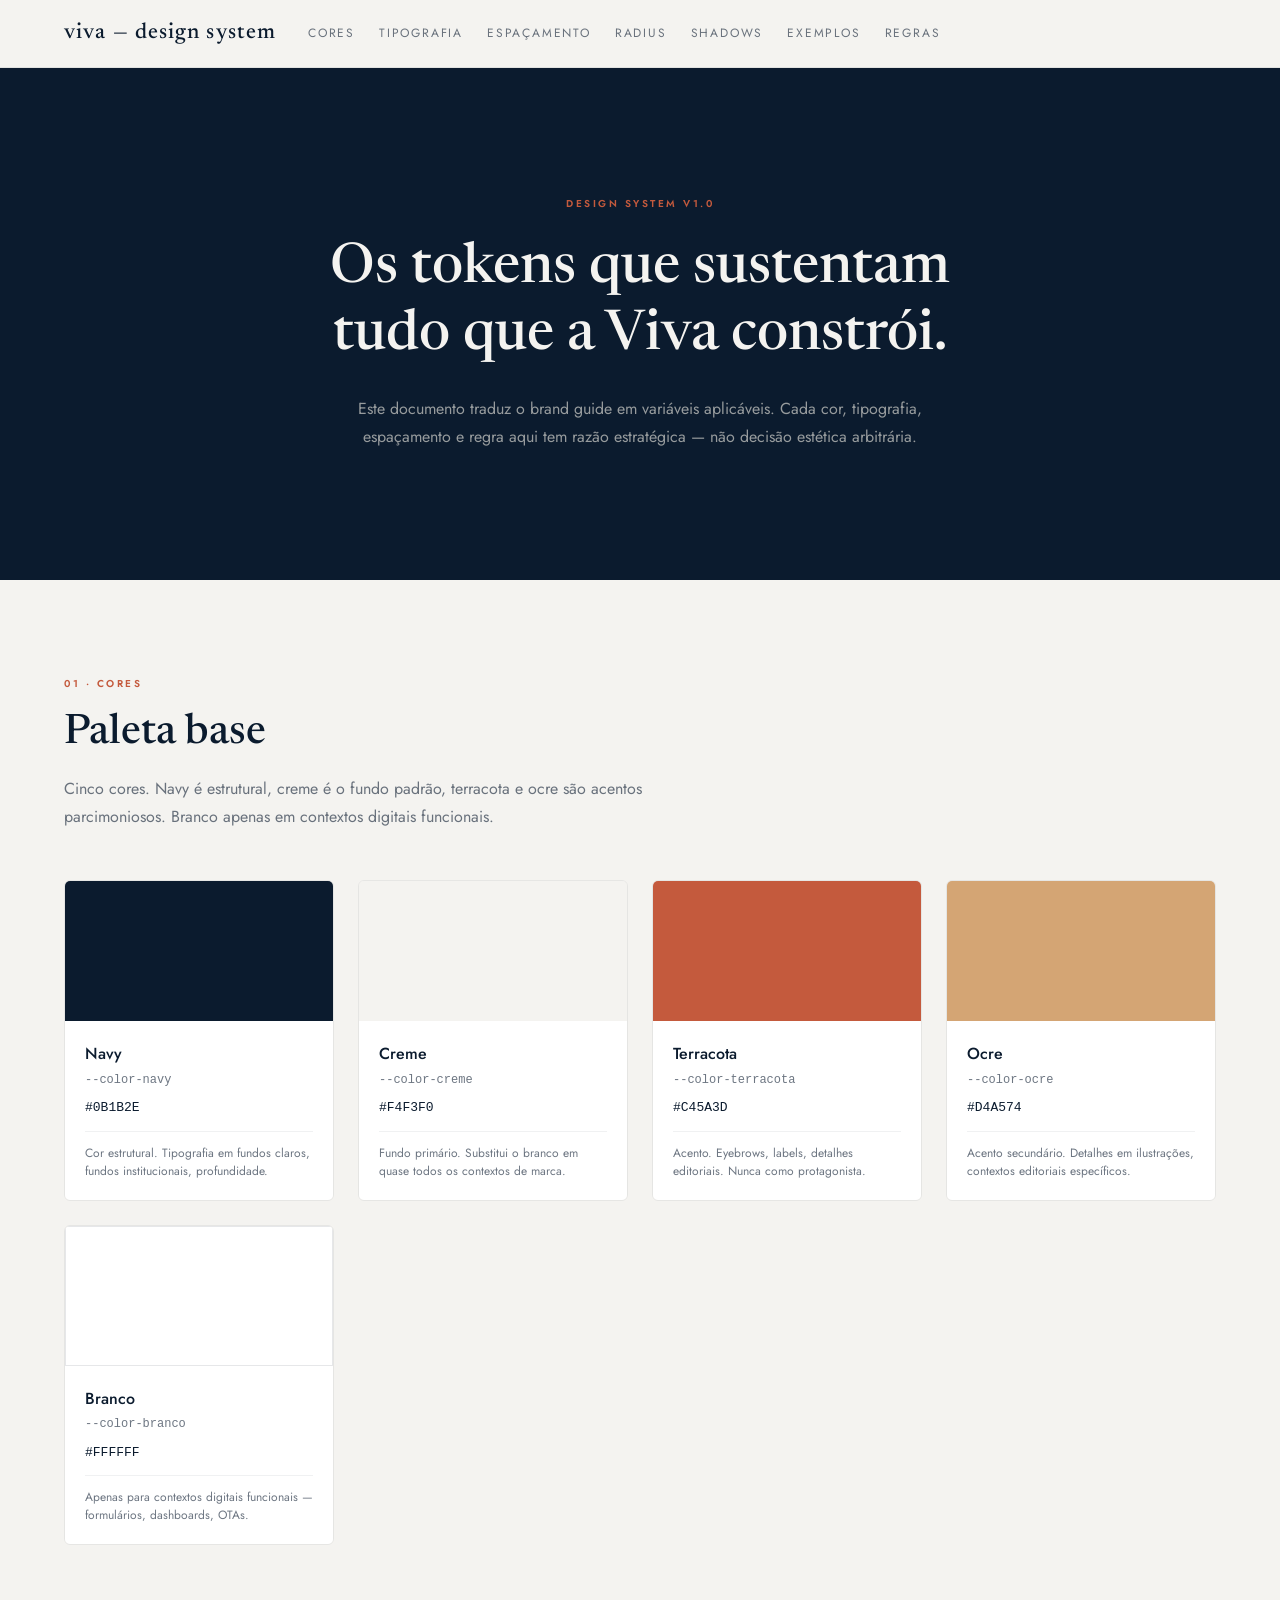
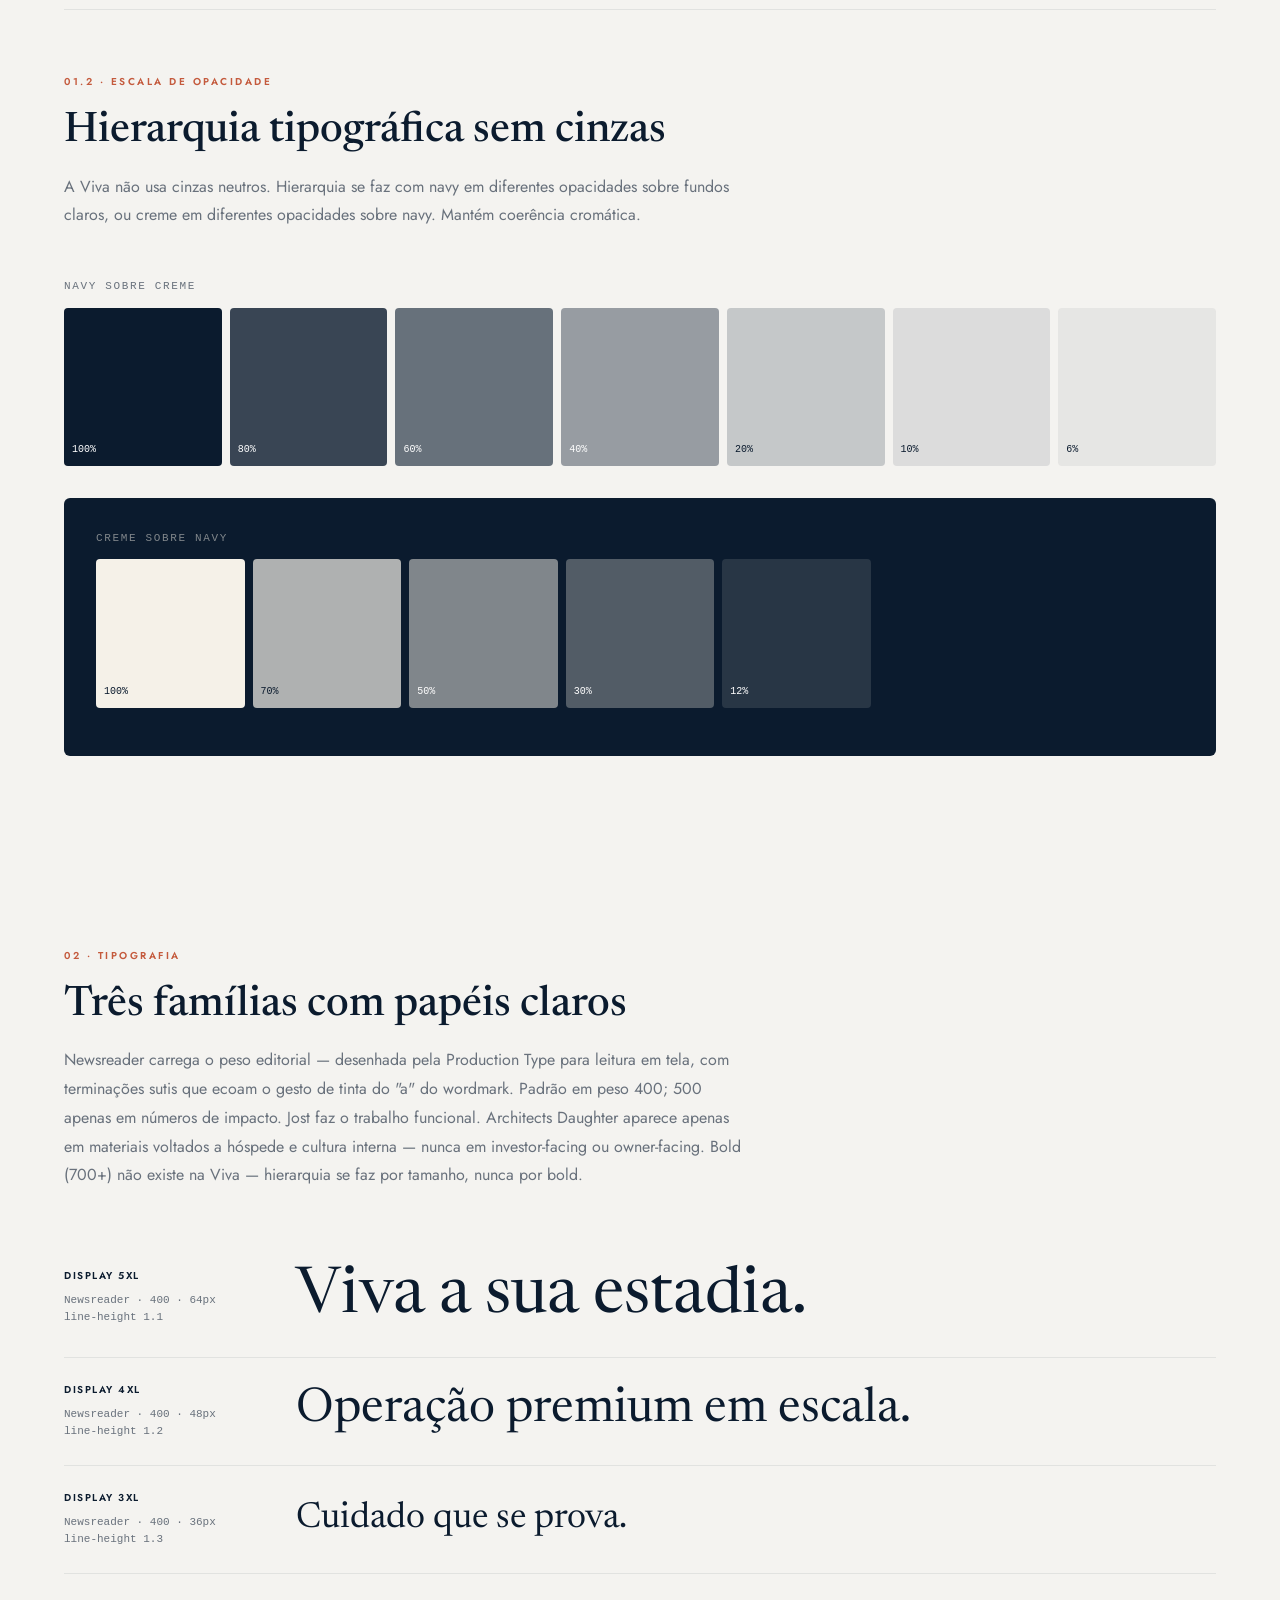
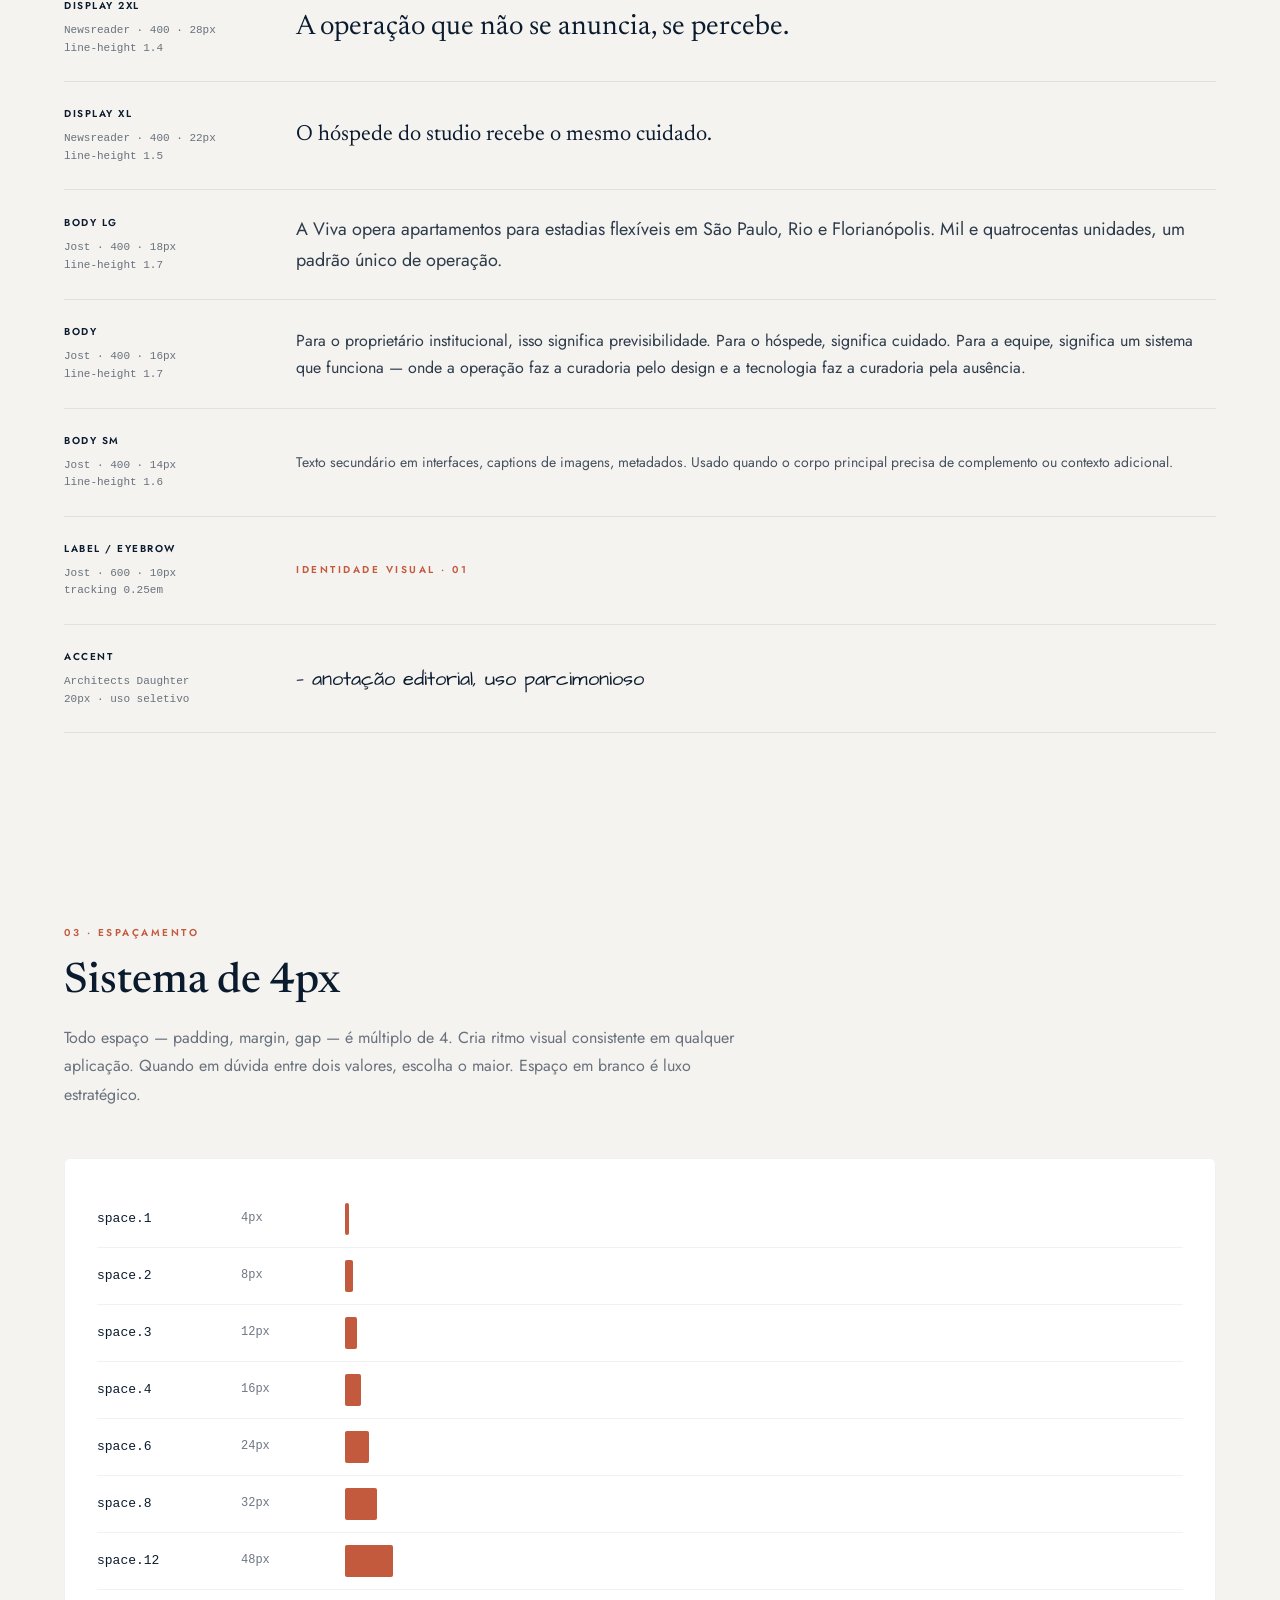
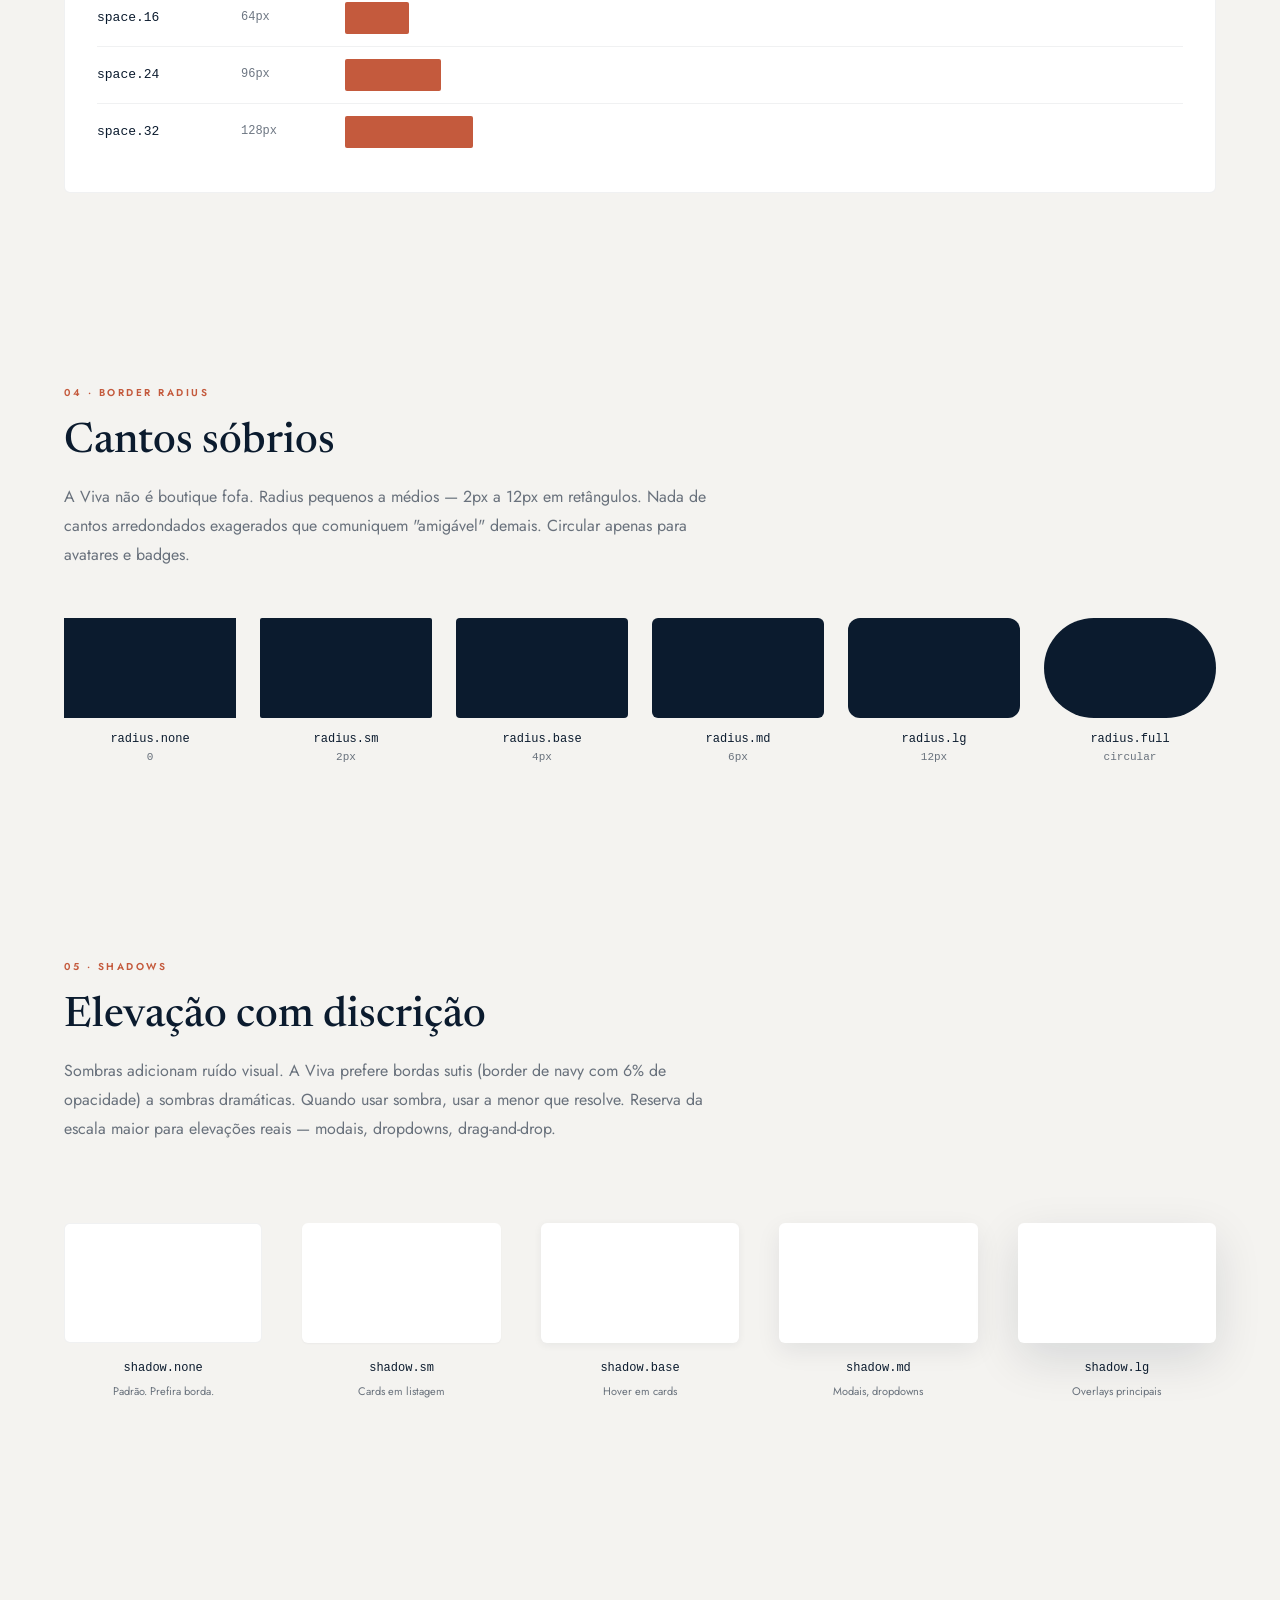
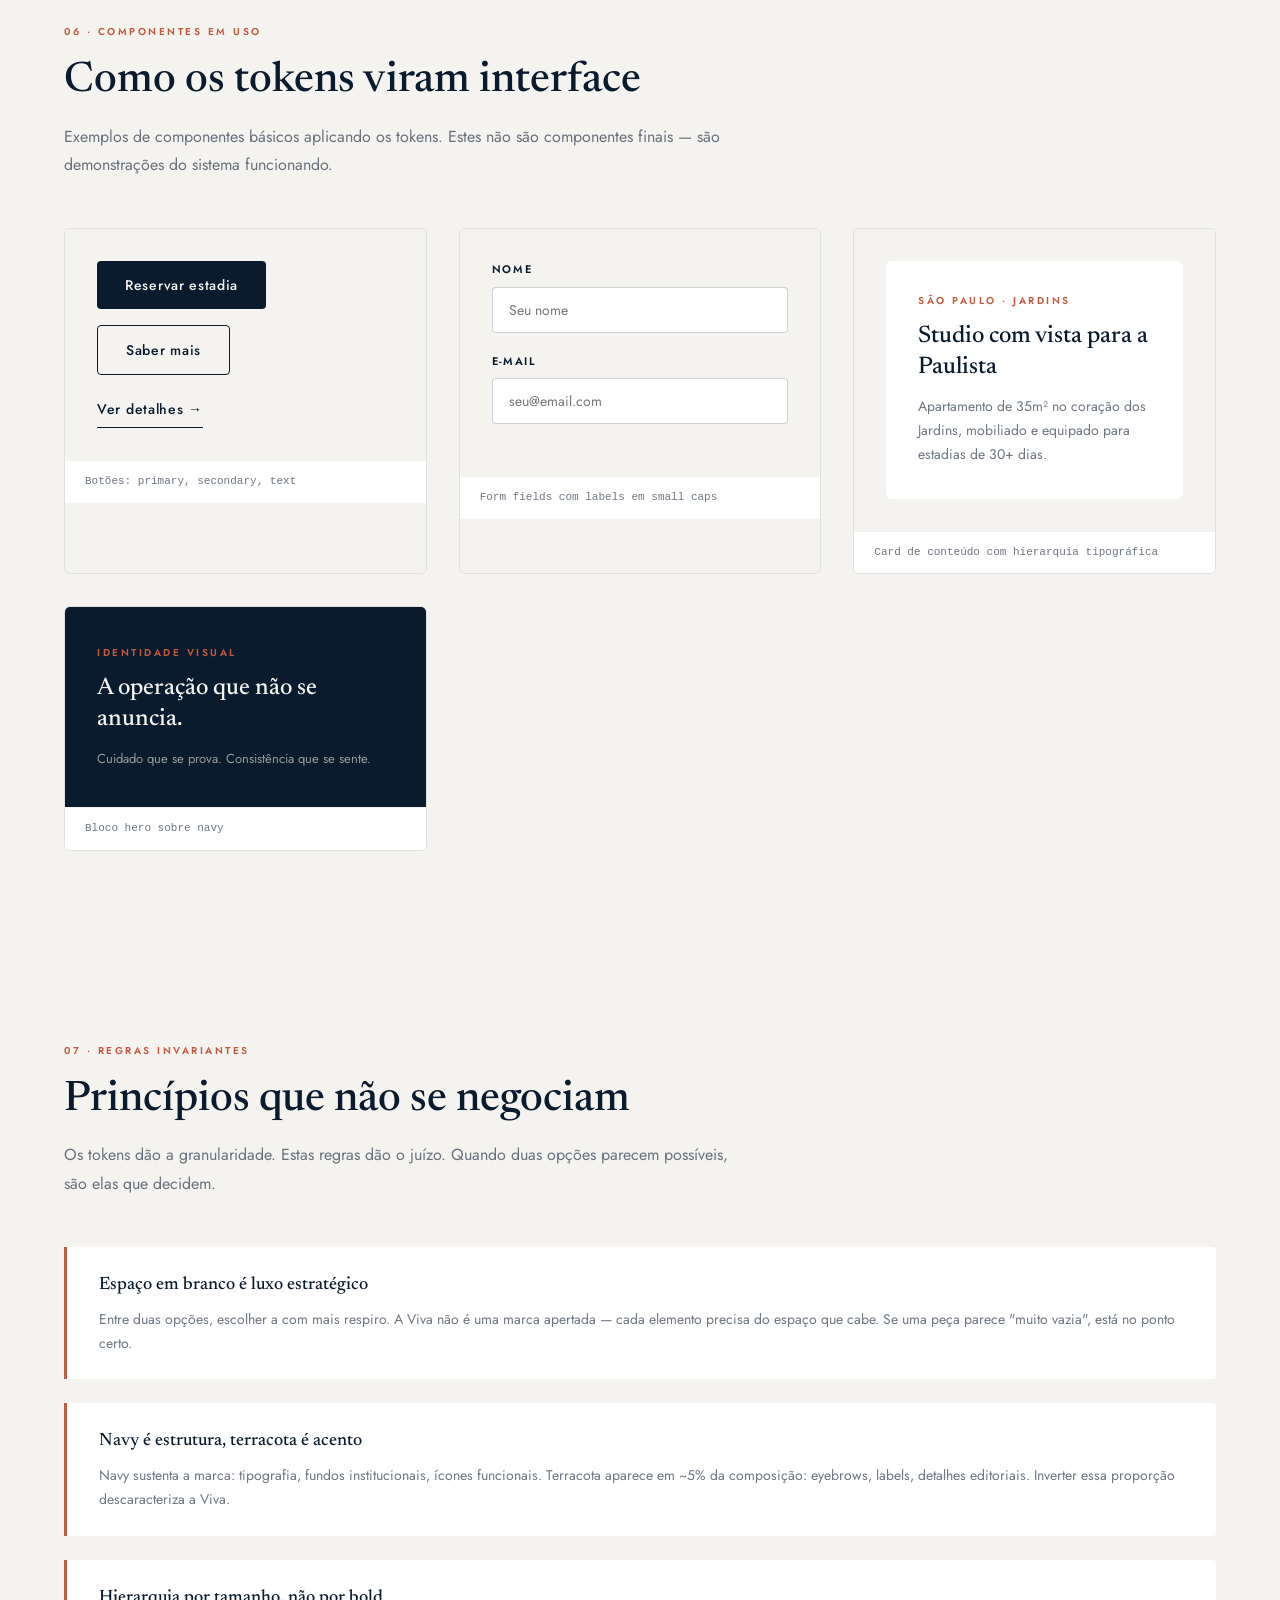
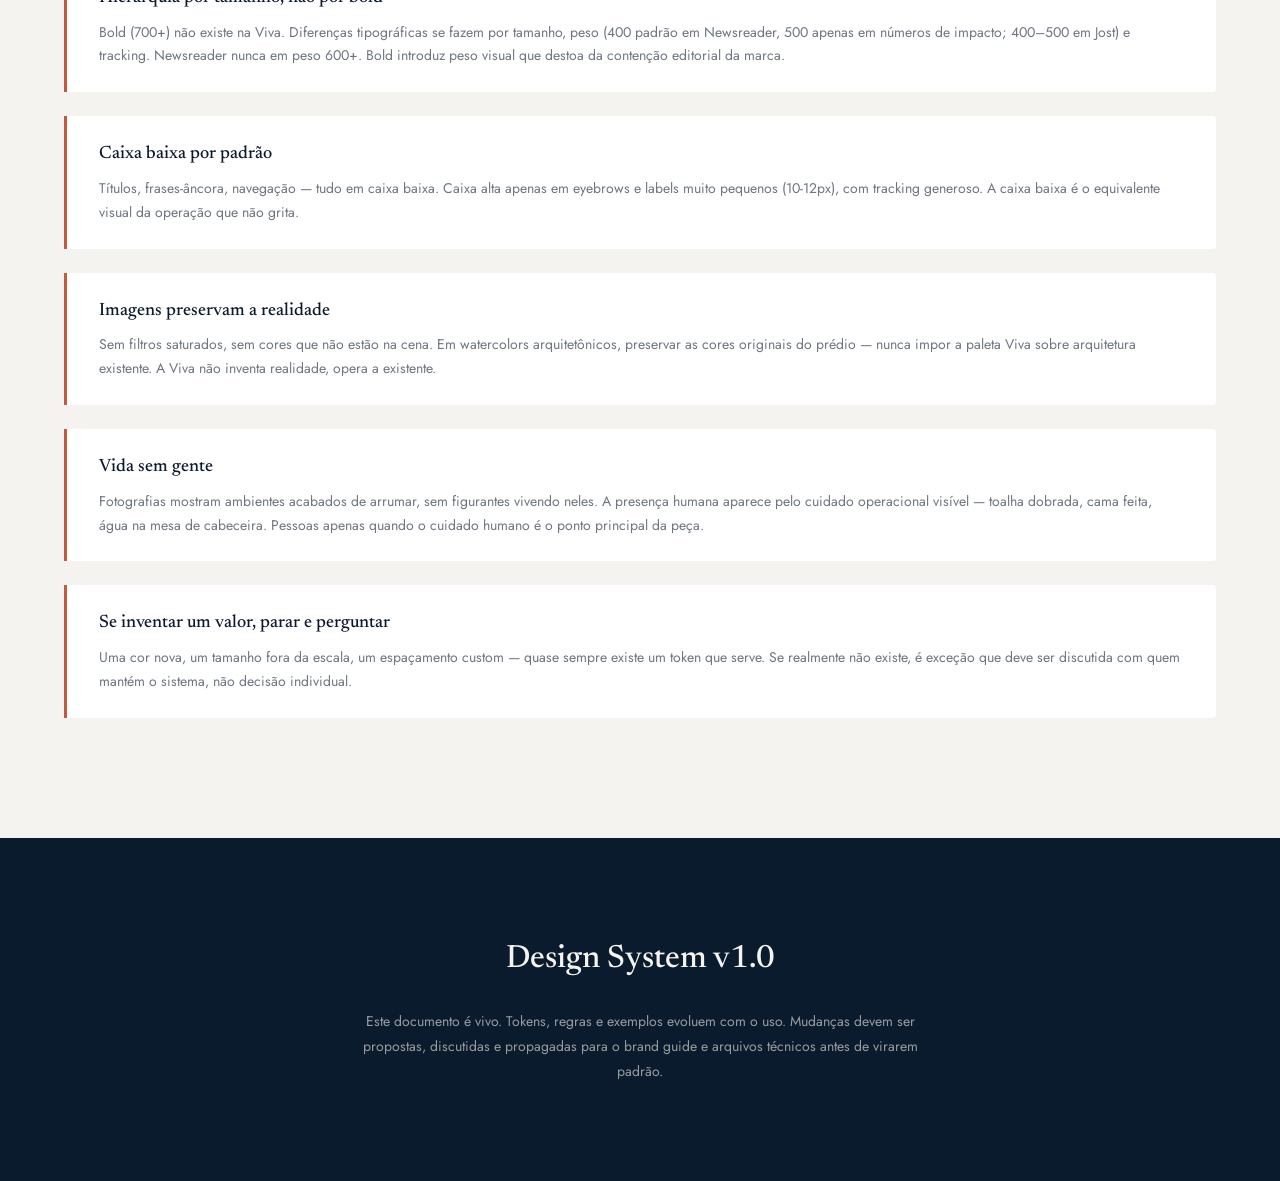
==== commit 1179e6cf: "Add files via upload" ====
--- a/design-system.html
+++ b/design-system.html
@@ -6,7 +6,7 @@
 <title>Viva — Design System</title>
 <link rel="preconnect" href="https://fonts.googleapis.com">
 <link rel="preconnect" href="https://fonts.gstatic.com" crossorigin>
-<link href="https://fonts.googleapis.com/css2?family=Fraunces:opsz,wght@9..144,400;9..144,500;9..144,600&family=Jost:wght@300;400;500;600&family=Architects+Daughter&display=swap" rel="stylesheet">
+<link href="https://fonts.googleapis.com/css2?family=Newsreader:opsz,wght@6..72,400;6..72,500&family=Jost:wght@300;400;500;600&family=Architects+Daughter&display=swap" rel="stylesheet">
 <style>
 :root {
   --navy: #0B1B2E;
@@ -40,7 +40,7 @@
   flex-wrap: wrap;
 }
 .nav-brand {
-  font-family: 'Fraunces', serif;
+  font-family: 'Newsreader', serif;
   font-size: 22px;
   font-weight: 500;
   letter-spacing: 0.05em;
@@ -74,7 +74,7 @@
   font-weight: 600;
 }
 .hero-title {
-  font-family: 'Fraunces', serif;
+  font-family: 'Newsreader', serif;
   font-weight: 500;
   font-size: 56px;
   color: var(--creme);
@@ -105,7 +105,7 @@
   margin-bottom: 16px;
 }
 .section-title {
-  font-family: 'Fraunces', serif;
+  font-family: 'Newsreader', serif;
   font-weight: 500;
   font-size: 42px;
   line-height: 1.2;
@@ -215,11 +215,11 @@
   display: block;
   margin-bottom: 8px;
 }
-.type-sample-display-xxl { font-family: 'Fraunces', serif; font-weight: 500; font-size: 64px; line-height: 1.1; }
-.type-sample-display-xl { font-family: 'Fraunces', serif; font-weight: 500; font-size: 48px; line-height: 1.2; }
-.type-sample-display-lg { font-family: 'Fraunces', serif; font-weight: 500; font-size: 36px; line-height: 1.3; }
-.type-sample-display-md { font-family: 'Fraunces', serif; font-weight: 400; font-size: 28px; line-height: 1.4; }
-.type-sample-display-sm { font-family: 'Fraunces', serif; font-weight: 400; font-size: 22px; line-height: 1.5; }
+.type-sample-display-xxl { font-family: 'Newsreader', serif; font-weight: 400; font-size: 64px; line-height: 1.1; }
+.type-sample-display-xl { font-family: 'Newsreader', serif; font-weight: 400; font-size: 48px; line-height: 1.2; }
+.type-sample-display-lg { font-family: 'Newsreader', serif; font-weight: 400; font-size: 36px; line-height: 1.3; }
+.type-sample-display-md { font-family: 'Newsreader', serif; font-weight: 400; font-size: 28px; line-height: 1.4; }
+.type-sample-display-sm { font-family: 'Newsreader', serif; font-weight: 400; font-size: 22px; line-height: 1.5; }
 .type-sample-body-lg { font-family: 'Jost', sans-serif; font-weight: 400; font-size: 18px; line-height: 1.7; color: rgba(11,27,46,0.85); }
 .type-sample-body { font-family: 'Jost', sans-serif; font-weight: 400; font-size: 16px; line-height: 1.7; color: rgba(11,27,46,0.85); }
 .type-sample-body-sm { font-family: 'Jost', sans-serif; font-weight: 400; font-size: 14px; line-height: 1.6; color: rgba(11,27,46,0.75); }
@@ -421,7 +421,7 @@
   margin-bottom: 12px;
 }
 .example-content-card .title {
-  font-family: 'Fraunces', serif;
+  font-family: 'Newsreader', serif;
   font-size: 24px;
   font-weight: 500;
   line-height: 1.3;
@@ -442,7 +442,7 @@
   border-radius: 0 4px 4px 0;
 }
 .rule-title {
-  font-family: 'Fraunces', serif;
+  font-family: 'Newsreader', serif;
   font-weight: 500;
   font-size: 18px;
   margin-bottom: 8px;
@@ -461,7 +461,7 @@
   text-align: center;
 }
 .footer-title {
-  font-family: 'Fraunces', serif;
+  font-family: 'Newsreader', serif;
   font-size: 32px;
   font-weight: 500;
   margin-bottom: 24px;
@@ -602,12 +602,12 @@
 <section class="section" id="tipografia">
   <div class="section-label">02 · Tipografia</div>
   <h2 class="section-title">Três famílias com papéis claros</h2>
-  <p class="section-text">Fraunces carrega o peso editorial. Jost faz o trabalho funcional. Architects Daughter aparece apenas como camada manuscrita, em uso seletivo. Bold (700+) não existe na Viva — hierarquia se faz por tamanho e peso médio, nunca por bold.</p>
+  <p class="section-text">Newsreader carrega o peso editorial — desenhada pela Production Type para leitura em tela, com terminações sutis que ecoam o gesto de tinta do "a" do wordmark. Padrão em peso 400; 500 apenas em números de impacto. Jost faz o trabalho funcional. Architects Daughter aparece apenas em materiais voltados a hóspede e cultura interna — nunca em investor-facing ou owner-facing. Bold (700+) não existe na Viva — hierarquia se faz por tamanho, nunca por bold.</p>
 
   <div class="type-row">
     <div class="type-meta">
       <strong>Display 5XL</strong>
-      Fraunces · 500 · 64px<br>line-height 1.1
+      Newsreader · 400 · 64px<br>line-height 1.1
     </div>
     <div class="type-sample-display-xxl">Viva a sua estadia.</div>
   </div>
@@ -615,7 +615,7 @@
   <div class="type-row">
     <div class="type-meta">
       <strong>Display 4XL</strong>
-      Fraunces · 500 · 48px<br>line-height 1.2
+      Newsreader · 400 · 48px<br>line-height 1.2
     </div>
     <div class="type-sample-display-xl">Operação premium em escala.</div>
   </div>
@@ -623,7 +623,7 @@
   <div class="type-row">
     <div class="type-meta">
       <strong>Display 3XL</strong>
-      Fraunces · 500 · 36px<br>line-height 1.3
+      Newsreader · 400 · 36px<br>line-height 1.3
     </div>
     <div class="type-sample-display-lg">Cuidado que se prova.</div>
   </div>
@@ -631,7 +631,7 @@
   <div class="type-row">
     <div class="type-meta">
       <strong>Display 2XL</strong>
-      Fraunces · 400 · 28px<br>line-height 1.4
+      Newsreader · 400 · 28px<br>line-height 1.4
     </div>
     <div class="type-sample-display-md">A operação que não se anuncia, se percebe.</div>
   </div>
@@ -639,7 +639,7 @@
   <div class="type-row">
     <div class="type-meta">
       <strong>Display XL</strong>
-      Fraunces · 400 · 22px<br>line-height 1.5
+      Newsreader · 400 · 22px<br>line-height 1.5
     </div>
     <div class="type-sample-display-sm">O hóspede do studio recebe o mesmo cuidado.</div>
   </div>
@@ -865,7 +865,7 @@
       <div class="example-content" style="background: var(--navy); display: flex; align-items: center;">
         <div style="width: 100%;">
           <div style="font-size: 10px; text-transform: uppercase; letter-spacing: 0.25em; color: var(--terra); font-weight: 600; margin-bottom: 12px;">Identidade Visual</div>
-          <div style="font-family: 'Fraunces', serif; font-size: 24px; color: var(--creme); line-height: 1.3; margin-bottom: 12px; font-weight: 500;">A operação que não se anuncia.</div>
+          <div style="font-family: 'Newsreader', serif; font-size: 24px; color: var(--creme); line-height: 1.3; margin-bottom: 12px; font-weight: 500;">A operação que não se anuncia.</div>
           <div style="font-size: 13px; color: rgba(245,241,232,0.6); line-height: 1.7;">Cuidado que se prova. Consistência que se sente.</div>
         </div>
       </div>
@@ -892,7 +892,7 @@
 
   <div class="rule-card">
     <div class="rule-title">Hierarquia por tamanho, não por bold</div>
-    <div class="rule-text">Bold (700+) não existe na Viva. Diferenças tipográficas se fazem por tamanho, peso médio (500) e tracking. Bold introduz peso visual que destoa da contenção editorial da marca.</div>
+    <div class="rule-text">Bold (700+) não existe na Viva. Diferenças tipográficas se fazem por tamanho, peso (400 padrão em Newsreader, 500 apenas em números de impacto; 400–500 em Jost) e tracking. Newsreader nunca em peso 600+. Bold introduz peso visual que destoa da contenção editorial da marca.</div>
   </div>
 
   <div class="rule-card">
